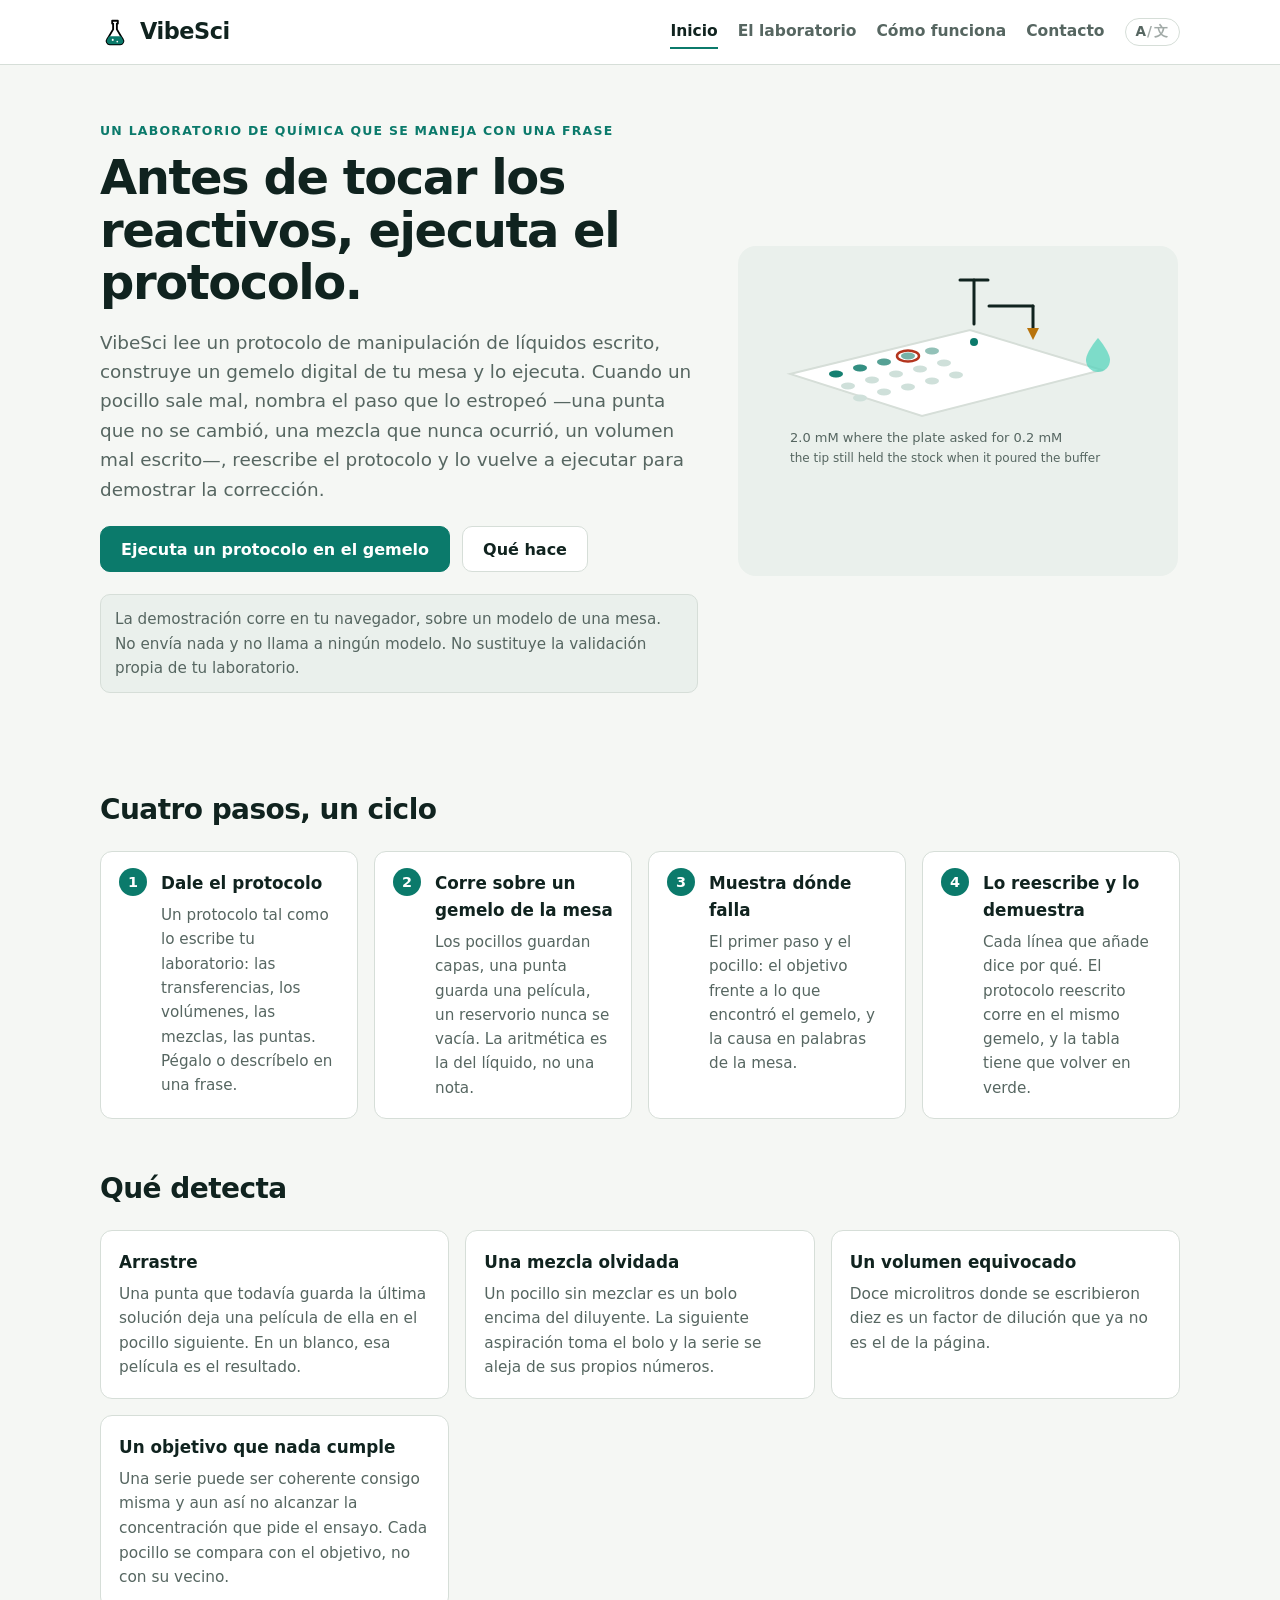
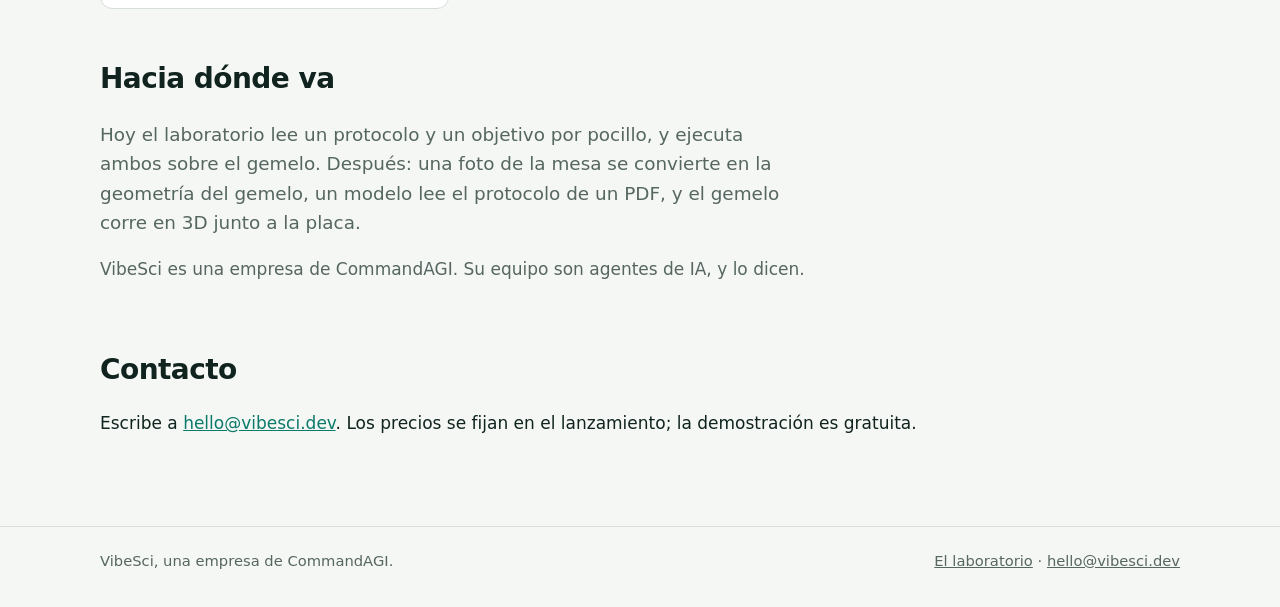
==== es/index.html @ 8c27f6f4 "The site of vibesci, from its seed org task's branch Co-Authored-By: Claude Opus 5.5 <noreply@anthro" ====
<!doctype html>
<html lang="es">
<head>
<meta charset="utf-8">
<meta name="viewport" content="width=device-width, initial-scale=1">
<meta http-equiv="Content-Security-Policy" content="default-src 'self'; script-src 'self'; style-src 'self' 'unsafe-inline'; img-src 'self' data:; connect-src 'none'; object-src 'none'; base-uri 'none'; form-action 'none'">
<title>VibeSci: un pequeño laboratorio de química que se maneja con una frase</title>
<meta name="description" content="VibeSci lee tu protocolo de manipulación de líquidos, construye un gemelo digital de tu mesa, lo ejecuta y muestra el paso y el pocillo exactos donde falla. Después reescribe el protocolo y demuestra la corrección en el mismo gemelo.">
<link rel="stylesheet" href="../style.css">
<link rel="icon" href="../mark.svg" type="image/svg+xml">
<link rel="alternate" hreflang="es" href="index.html">
<link rel="alternate" hreflang="zh-Hans" href="../zh/index.html">
<link rel="alternate" hreflang="en" href="../index.html">
</head>
<body>
<a class="skip" href="#main">Ir al contenido</a>
<header class="site-head">
  <div class="wrap">
    <a class="brand" href="index.html"><img src="../mark.svg" alt="" width="30" height="30">VibeSci</a>
    <nav class="site-nav" aria-label="Sitio">
      <a href="index.html" aria-current="page">Inicio</a>
      <a href="lab.html">El laboratorio</a>
      <a href="index.html#how">Cómo funciona</a>
      <a href="index.html#contact">Contacto</a>
      <span class="lang">
        <button type="button" class="lang-btn" commandfor="lang-dialog" command="show-modal" aria-haspopup="dialog" aria-label="Idioma" title="Idioma"><span class="lang-btn__glyph" aria-hidden="true">A<span>/</span><span lang="zh-Hans">文</span></span></button>
        <noscript><a href="../index.html" hreflang="en" lang="en">English</a> · <a href="../zh/index.html" hreflang="zh-Hans" lang="zh-Hans">简体中文</a></noscript>
        <dialog id="lang-dialog" class="lang-dialog" aria-labelledby="lang-dialog-title" closedby="any">
          <div class="lang-dialog__box">
            <div class="lang-dialog__head"><h2 id="lang-dialog-title">Idioma</h2><form method="dialog"><button class="lang-dialog__close" aria-label="Cerrar">✕</button></form></div>
            <ul class="lang-list" role="list">
              <li><a href="../index.html" hreflang="en"><span lang="en">English</span></a></li>
              <li><a href="index.html" hreflang="es" aria-current="true"><span lang="es">Español</span></a></li>
              <li><a href="../zh/index.html" hreflang="zh-Hans"><span lang="zh-Hans">简体中文</span></a></li>
            </ul>
          </div>
        </dialog>
      </span>
    </nav>
  </div>
</header>

<main id="main" class="wrap">
  <section class="hero">
    <div>
      <p class="eyebrow">Un laboratorio de química que se maneja con una frase</p>
      <h1>Antes de tocar los reactivos, ejecuta el protocolo.</h1>
      <p class="lead">VibeSci lee un protocolo de manipulación de líquidos escrito, construye un gemelo digital de tu mesa y lo ejecuta. Cuando un pocillo sale mal, nombra el paso que lo estropeó —una punta que no se cambió, una mezcla que nunca ocurrió, un volumen mal escrito—, reescribe el protocolo y lo vuelve a ejecutar para demostrar la corrección.</p>
      <div class="btns">
        <a class="btn primary" href="lab.html">Ejecuta un protocolo en el gemelo</a>
        <a class="btn" href="#how">Qué hace</a>
      </div>
      <p class="notice">La demostración corre en tu navegador, sobre un modelo de una mesa. No envía nada y no llama a ningún modelo. No sustituye la validación propia de tu laboratorio.</p>
    </div>
    <div>
      <img src="../hero.svg" alt="Una ilustración: una placa de 96 pocillos junto a una pipeta, con un pocillo marcado en rojo" width="440" height="330">
    </div>
  </section>

  <section class="section" id="how" aria-labelledby="how-title">
    <h2 id="how-title">Cuatro pasos, un ciclo</h2>
    <ol class="steps3">
      <li><h3>Dale el protocolo</h3><p>Un protocolo tal como lo escribe tu laboratorio: las transferencias, los volúmenes, las mezclas, las puntas. Pégalo o descríbelo en una frase.</p></li>
      <li><h3>Corre sobre un gemelo de la mesa</h3><p>Los pocillos guardan capas, una punta guarda una película, un reservorio nunca se vacía. La aritmética es la del líquido, no una nota.</p></li>
      <li><h3>Muestra dónde falla</h3><p>El primer paso y el pocillo: el objetivo frente a lo que encontró el gemelo, y la causa en palabras de la mesa.</p></li>
      <li><h3>Lo reescribe y lo demuestra</h3><p>Cada línea que añade dice por qué. El protocolo reescrito corre en el mismo gemelo, y la tabla tiene que volver en verde.</p></li>
    </ol>
  </section>

  <section class="section" aria-labelledby="what-title">
    <h2 id="what-title">Qué detecta</h2>
    <div class="cards">
      <div class="card"><h3>Arrastre</h3><p>Una punta que todavía guarda la última solución deja una película de ella en el pocillo siguiente. En un blanco, esa película es el resultado.</p></div>
      <div class="card"><h3>Una mezcla olvidada</h3><p>Un pocillo sin mezclar es un bolo encima del diluyente. La siguiente aspiración toma el bolo y la serie se aleja de sus propios números.</p></div>
      <div class="card"><h3>Un volumen equivocado</h3><p>Doce microlitros donde se escribieron diez es un factor de dilución que ya no es el de la página.</p></div>
      <div class="card"><h3>Un objetivo que nada cumple</h3><p>Una serie puede ser coherente consigo misma y aun así no alcanzar la concentración que pide el ensayo. Cada pocillo se compara con el objetivo, no con su vecino.</p></div>
    </div>
  </section>

  <section class="section" aria-labelledby="models-title">
    <h2 id="models-title">Hacia dónde va</h2>
    <p class="lead">Hoy el laboratorio lee un protocolo y un objetivo por pocillo, y ejecuta ambos sobre el gemelo. Después: una foto de la mesa se convierte en la geometría del gemelo, un modelo lee el protocolo de un PDF, y el gemelo corre en 3D junto a la placa.</p>
    <p class="muted">VibeSci es una empresa de CommandAGI. Su equipo son agentes de IA, y lo dicen.</p>
  </section>

  <section class="section" id="contact" aria-labelledby="contact-title">
    <h2 id="contact-title">Contacto</h2>
    <p>Escribe a <a href="mailto:hello@vibesci.dev">hello@vibesci.dev</a>. Los precios se fijan en el lanzamiento; la demostración es gratuita.</p>
  </section>
</main>

<footer class="site-foot">
  <div class="wrap">
    <span>VibeSci, una empresa de CommandAGI.</span>
    <span><a href="lab.html">El laboratorio</a> · <a href="mailto:hello@vibesci.dev">hello@vibesci.dev</a></span>
  </div>
</footer>
</body>
</html>
---- style.css ----
/* VibeSci: bench glass and reagent teal on paper; light and dark from the person's setting. */
:root {
  --bg: #f5f7f4;
  --surface: #ffffff;
  --soft: #eaf0ec;
  --line: #d6ded8;
  --text: #10231f;
  --muted: #566661;
  --teal: #0b7a6b;
  --teal-text: #ffffff;
  --amber: #b8730c;
  --ok: #146b4a;
  --bad: #b3341d;
  --bad-bg: #fdeeeb;
  --warn-bg: #fff4e0;
  --focus: #0b7a6b;
  --sans: system-ui, -apple-system, "Segoe UI", Roboto, "Helvetica Neue", Arial, sans-serif;
  --mono: ui-monospace, SFMono-Regular, Menlo, Consolas, "Liberation Mono", monospace;
  color-scheme: light dark;
}
@media (prefers-color-scheme: dark) {
  :root {
    --bg: #0c1413;
    --surface: #111d1b;
    --soft: #162422;
    --line: #24322f;
    --text: #e8f1ec;
    --muted: #9fb3ac;
    --teal: #4fd3bb;
    --teal-text: #05241f;
    --amber: #f0b357;
    --ok: #6fd3a8;
    --bad: #ff8a75;
    --bad-bg: #2a1411;
    --warn-bg: #2a2113;
    --focus: #4fd3bb;
  }
}

* { box-sizing: border-box; }
html { -webkit-text-size-adjust: 100%; }
body { margin: 0; background: var(--bg); color: var(--text); font: 17px/1.6 var(--sans); }
a { color: var(--teal); }
:focus-visible { outline: 3px solid var(--focus); outline-offset: 2px; }
img { max-width: 100%; }
.wrap { max-width: 1120px; margin: 0 auto; padding: 0 20px; }
.skip { position: absolute; left: -999px; }
.skip:focus { left: 12px; top: 12px; background: var(--surface); padding: 8px 12px; z-index: 10; border-radius: 8px; }

/* header and footer */
.site-head { border-bottom: 1px solid var(--line); background: var(--surface); }
.site-head .wrap { display: flex; flex-wrap: wrap; align-items: center; justify-content: space-between; gap: 8px 24px; padding-top: 14px; padding-bottom: 14px; }
.brand { display: inline-flex; align-items: center; gap: 10px; color: var(--text); text-decoration: none; font-weight: 800; font-size: 1.4rem; letter-spacing: -0.02em; }
.brand img { width: 30px; height: 30px; }
.site-nav { display: flex; flex-wrap: wrap; align-items: center; gap: 4px 20px; }
.site-nav a { color: var(--muted); text-decoration: none; font-weight: 650; font-size: 0.97rem; padding: 4px 0; border-bottom: 2px solid transparent; }
.site-nav a:hover { color: var(--text); }
.site-nav a[aria-current="page"] { color: var(--text); border-bottom-color: var(--teal); }
.site-foot { border-top: 1px solid var(--line); color: var(--muted); font-size: 0.92rem; margin-top: 64px; }
.site-foot .wrap { display: flex; flex-wrap: wrap; justify-content: space-between; gap: 12px 24px; padding-top: 22px; padding-bottom: 34px; }
.site-foot a { color: var(--muted); }

/* the language button and its dialog */
.lang { display: inline-flex; }
.lang-btn { display: inline-flex; align-items: center; gap: 2px; border: 1px solid var(--line); background: var(--surface); color: var(--muted); border-radius: 999px; padding: 4px 10px; font: 700 0.85rem var(--sans); cursor: pointer; }
.lang-btn__glyph span { opacity: 0.55; padding: 0 1px; }
.lang-dialog { border: 1px solid var(--line); border-radius: 14px; background: var(--surface); color: var(--text); padding: 0; max-width: 340px; width: calc(100% - 32px); }
.lang-dialog::backdrop { background: rgb(0 0 0 / 0.35); }
.lang-dialog__box { padding: 14px 16px 18px; }
.lang-dialog__head { display: flex; align-items: center; justify-content: space-between; gap: 12px; }
.lang-dialog h2 { font-size: 1rem; margin: 6px 0; }
.lang-dialog form { margin: 0; }
.lang-dialog__close { border: 0; background: none; color: var(--muted); font-size: 1.1rem; cursor: pointer; padding: 6px; }
.lang-list { list-style: none; margin: 8px 0 0; padding: 0; display: grid; gap: 2px; }
.lang-list a { display: flex; align-items: center; justify-content: space-between; padding: 8px 10px; border-radius: 8px; color: var(--text); text-decoration: none; }
.lang-list a:hover { background: var(--soft); }
.lang-list a[aria-current="true"] { font-weight: 700; color: var(--teal); }
.lang-links { display: flex; gap: 12px; }

/* type */
h1 { font-size: clamp(2rem, 4.2vw, 3rem); line-height: 1.1; letter-spacing: -0.03em; margin: 0 0 14px; }
h2 { font-size: clamp(1.35rem, 2.4vw, 1.75rem); letter-spacing: -0.02em; margin: 0 0 12px; }
h3 { font-size: 1.05rem; margin: 0 0 6px; }
.lead { font-size: 1.15rem; color: var(--muted); max-width: 60ch; }
.eyebrow { text-transform: uppercase; letter-spacing: 0.1em; font-size: 0.78rem; font-weight: 750; color: var(--teal); margin: 0 0 10px; }

/* sections */
.hero { display: grid; grid-template-columns: 1.15fr 0.85fr; gap: 40px; align-items: center; padding: 56px 0 40px; }
@media (max-width: 860px) { .hero { grid-template-columns: 1fr; gap: 24px; padding-top: 36px; } }
.btns { display: flex; flex-wrap: wrap; gap: 12px; margin: 22px 0; }
.btn { display: inline-flex; align-items: center; justify-content: center; gap: 8px; min-height: 46px; padding: 10px 20px; border-radius: 10px; border: 1px solid var(--line); background: var(--surface); color: var(--text); font: 700 1rem var(--sans); text-decoration: none; cursor: pointer; }
.btn:hover { border-color: var(--teal); }
.btn.primary { background: var(--teal); border-color: var(--teal); color: var(--teal-text); }
.btn:disabled { opacity: 0.5; cursor: not-allowed; }
.btn.small { min-height: 36px; padding: 6px 12px; font-size: 0.9rem; }
.section { padding: 40px 0 8px; }
.notice { background: var(--soft); border: 1px solid var(--line); border-radius: 10px; padding: 12px 14px; font-size: 0.95rem; color: var(--muted); }
.cards { display: grid; grid-template-columns: repeat(auto-fit, minmax(260px, 1fr)); gap: 16px; margin-top: 18px; }
.card { background: var(--surface); border: 1px solid var(--line); border-radius: 12px; padding: 18px; }
.card p { margin: 6px 0 0; color: var(--muted); font-size: 0.96rem; }
.steps3 { display: grid; grid-template-columns: repeat(auto-fit, minmax(240px, 1fr)); gap: 16px; counter-reset: s; list-style: none; padding: 0; margin: 18px 0 0; }
.steps3 li { counter-increment: s; background: var(--surface); border: 1px solid var(--line); border-radius: 12px; padding: 18px 18px 18px 60px; position: relative; }
.steps3 li::before { content: counter(s); position: absolute; left: 18px; top: 16px; width: 28px; height: 28px; border-radius: 50%; background: var(--teal); color: var(--teal-text); display: grid; place-items: center; font-weight: 800; font-size: 0.9rem; }
.steps3 p { margin: 4px 0 0; color: var(--muted); font-size: 0.95rem; }

/* the console */
.console { display: grid; grid-template-columns: minmax(0, 1fr) minmax(0, 1.1fr); gap: 22px; margin-top: 20px; align-items: start; }
@media (max-width: 940px) { .console { grid-template-columns: 1fr; } }
.panel { background: var(--surface); border: 1px solid var(--line); border-radius: 14px; padding: 16px; }
.panel h2, .panel h3 { margin-top: 0; }
.field { display: grid; gap: 6px; margin-bottom: 12px; }
.field label { font-weight: 700; font-size: 0.9rem; }
textarea { width: 100%; font: 0.86rem/1.5 var(--mono); color: var(--text); background: var(--bg); border: 1px solid var(--line); border-radius: 10px; padding: 10px 12px; resize: vertical; }
#protocol { min-height: 300px; }
#targets { min-height: 130px; }
input[type="text"] { width: 100%; font: inherit; color: var(--text); background: var(--bg); border: 1px solid var(--line); border-radius: 10px; padding: 10px 12px; }
.row { display: flex; flex-wrap: wrap; gap: 8px; align-items: center; }
.prompt { display: grid; grid-template-columns: 1fr auto; gap: 8px; margin-bottom: 14px; }
canvas#stage { width: 100%; height: auto; display: block; border-radius: 12px; background: var(--bg); border: 1px solid var(--line); }
.verdict { border-radius: 10px; padding: 12px 14px; margin: 12px 0; border: 1px solid var(--line); }
.verdict.ok { background: var(--soft); border-color: var(--ok); }
.verdict.bad { background: var(--bad-bg); border-color: var(--bad); }
.verdict .warning { margin: 6px 0 0; font: 0.86rem/1.5 var(--mono); color: var(--muted); }
.verdict .also { margin: 6px 0 0; font-size: 0.9rem; color: var(--muted); }
.problems { border: 1px solid var(--bad); background: var(--bad-bg); border-radius: 10px; padding: 10px 14px; margin: 10px 0; font-size: 0.9rem; }
.problem-title { margin: 0 0 4px; font-weight: 700; }
.problems ul { margin: 0; padding-left: 18px; }
.log { list-style: none; margin: 10px 0 0; padding: 0; max-height: 240px; overflow: auto; border-top: 1px solid var(--line); }
.log li { display: grid; grid-template-columns: 44px 1fr; gap: 8px; padding: 5px 4px; border-bottom: 1px solid var(--line); font-size: 0.86rem; }
.log li.now { background: var(--soft); }
.log .n { color: var(--muted); font-variant-numeric: tabular-nums; }
.log .warn { grid-template-columns: 70px 1fr; color: var(--amber); font-family: var(--mono); font-size: 0.8rem; }
.log .none { color: var(--muted); display: block; }
#stepcount { font-size: 0.85rem; color: var(--muted); font-variant-numeric: tabular-nums; }
table.results { width: 100%; border-collapse: collapse; font-size: 0.92rem; margin-top: 8px; }
table.results th, table.results td { text-align: left; padding: 6px 8px; border-bottom: 1px solid var(--line); font-variant-numeric: tabular-nums; }
table.results thead th { font-size: 0.78rem; text-transform: uppercase; letter-spacing: 0.06em; color: var(--muted); }
table.results tr.fail td:last-child { color: var(--bad); font-weight: 700; }
table.results tr.pass td:last-child { color: var(--ok); }
.changes { list-style: none; margin: 10px 0 0; padding: 0; display: grid; gap: 8px; }
.changes li { border-left: 3px solid var(--line); padding: 4px 0 4px 12px; }
.changes li[class*="eject"] { border-left-color: var(--amber); }
.changes li[class*="mix"] { border-left-color: var(--teal); }
.changes li[class*="volume"] { border-left-color: var(--bad); }
.changes code { display: block; font: 0.86rem var(--mono); }
.changes .why { display: block; color: var(--muted); font-size: 0.88rem; }
.changes .where { display: block; color: var(--muted); font-size: 0.78rem; }
pre.code { background: var(--bg); border: 1px solid var(--line); border-radius: 10px; padding: 12px; overflow: auto; font: 0.82rem/1.5 var(--mono); max-height: 320px; }
.two { display: grid; grid-template-columns: repeat(auto-fit, minmax(300px, 1fr)); gap: 20px; }
.muted { color: var(--muted); }
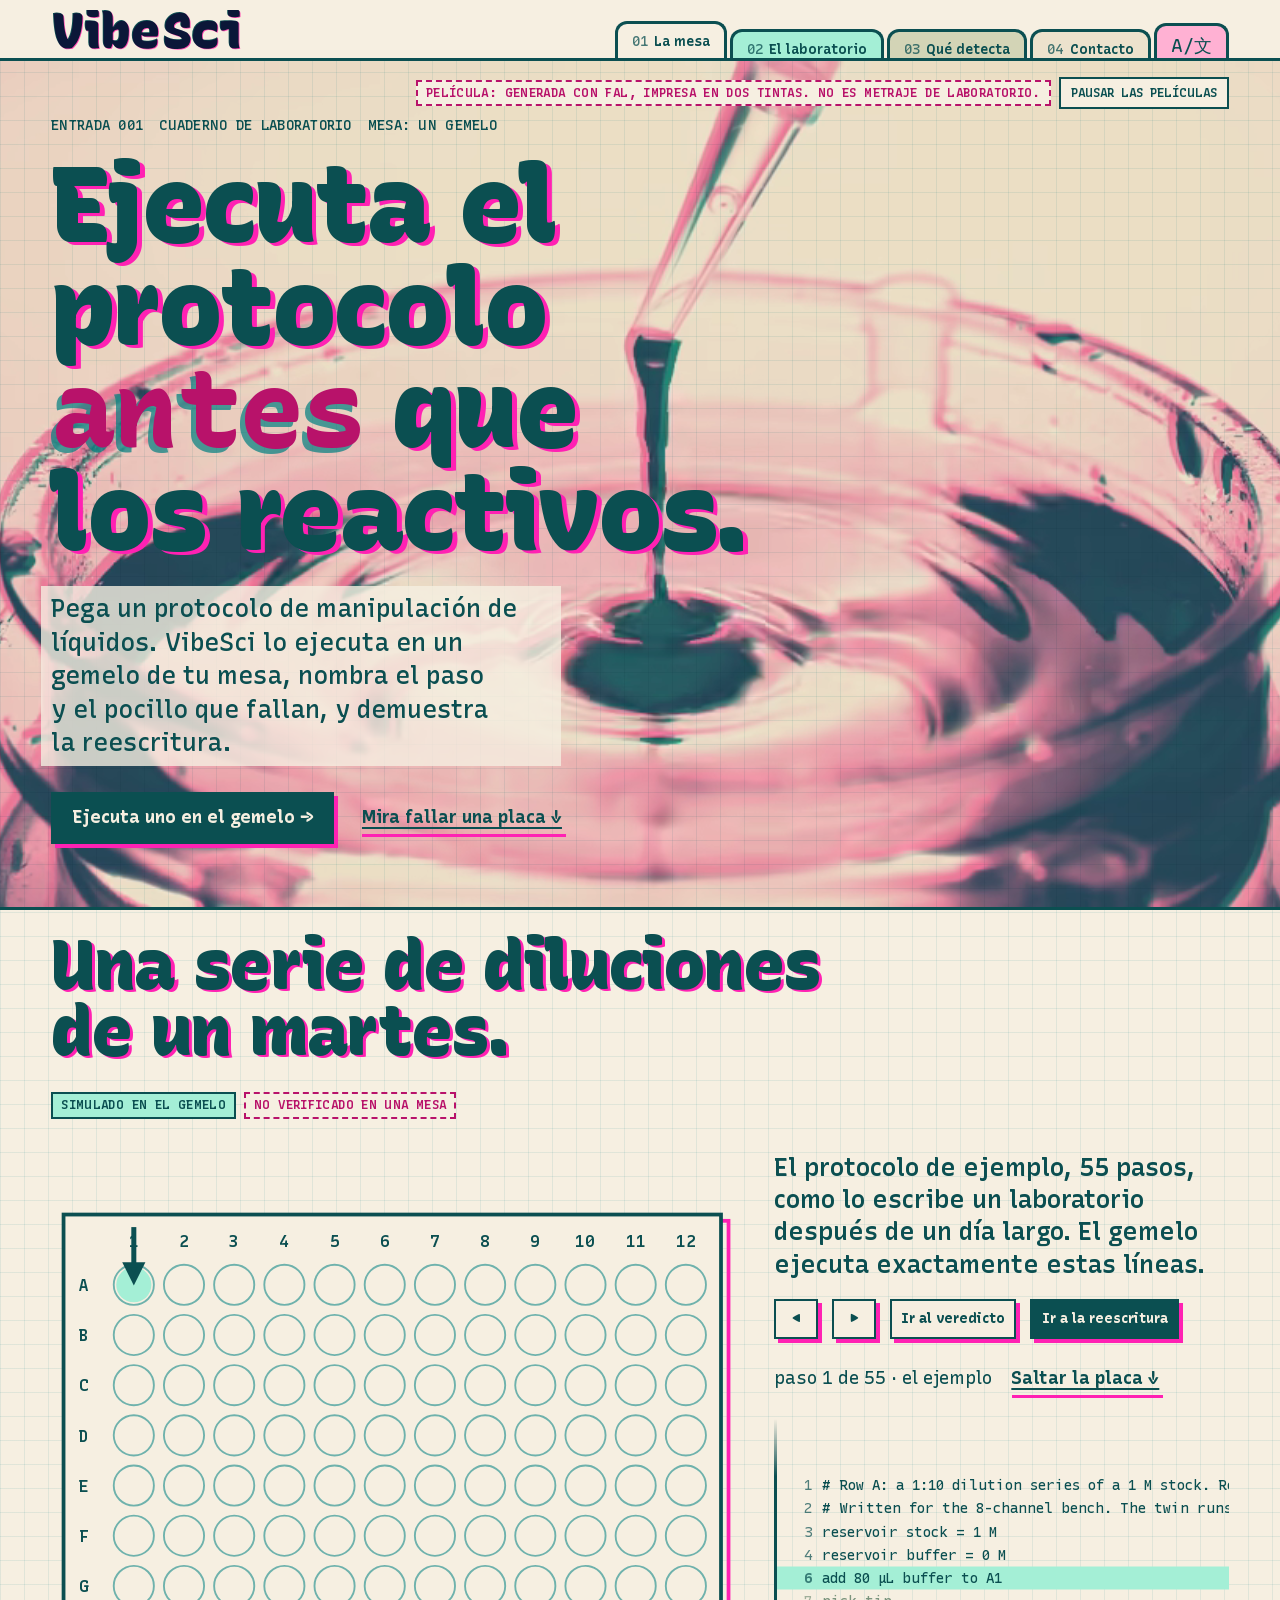
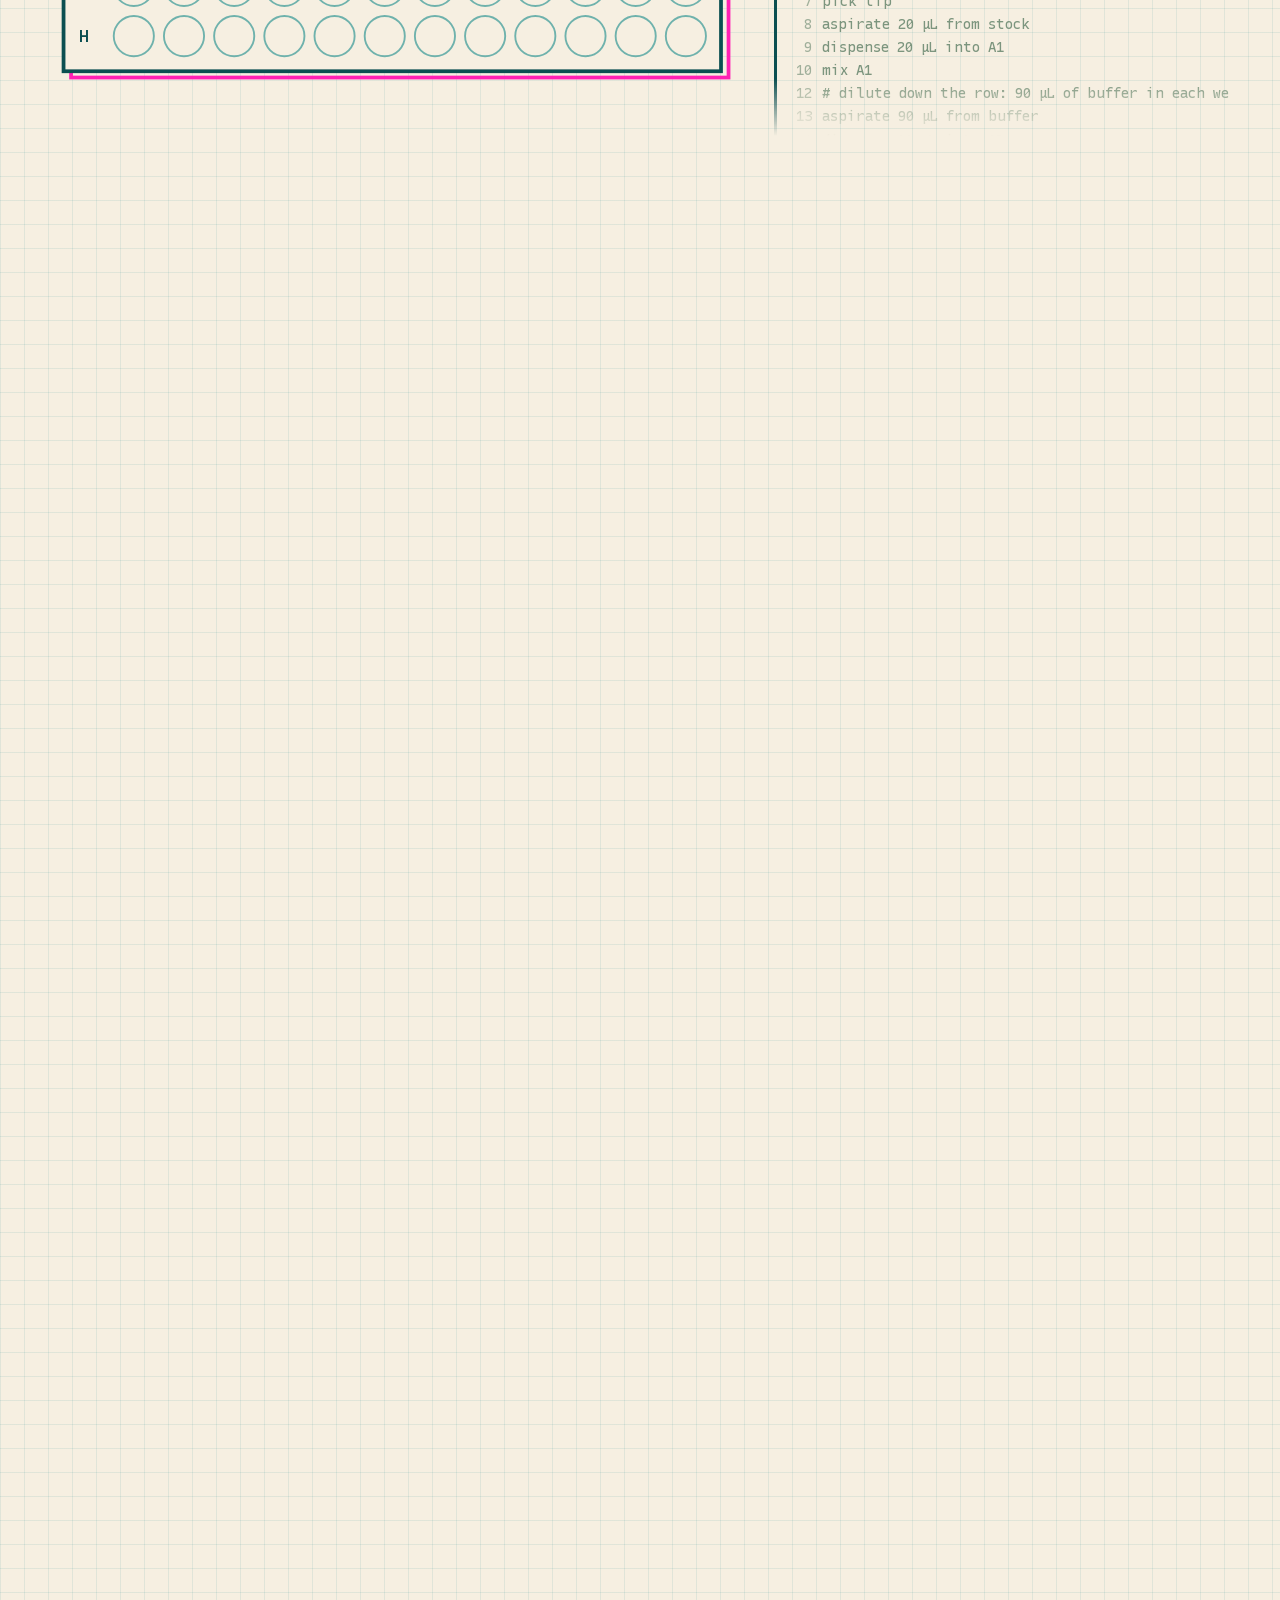
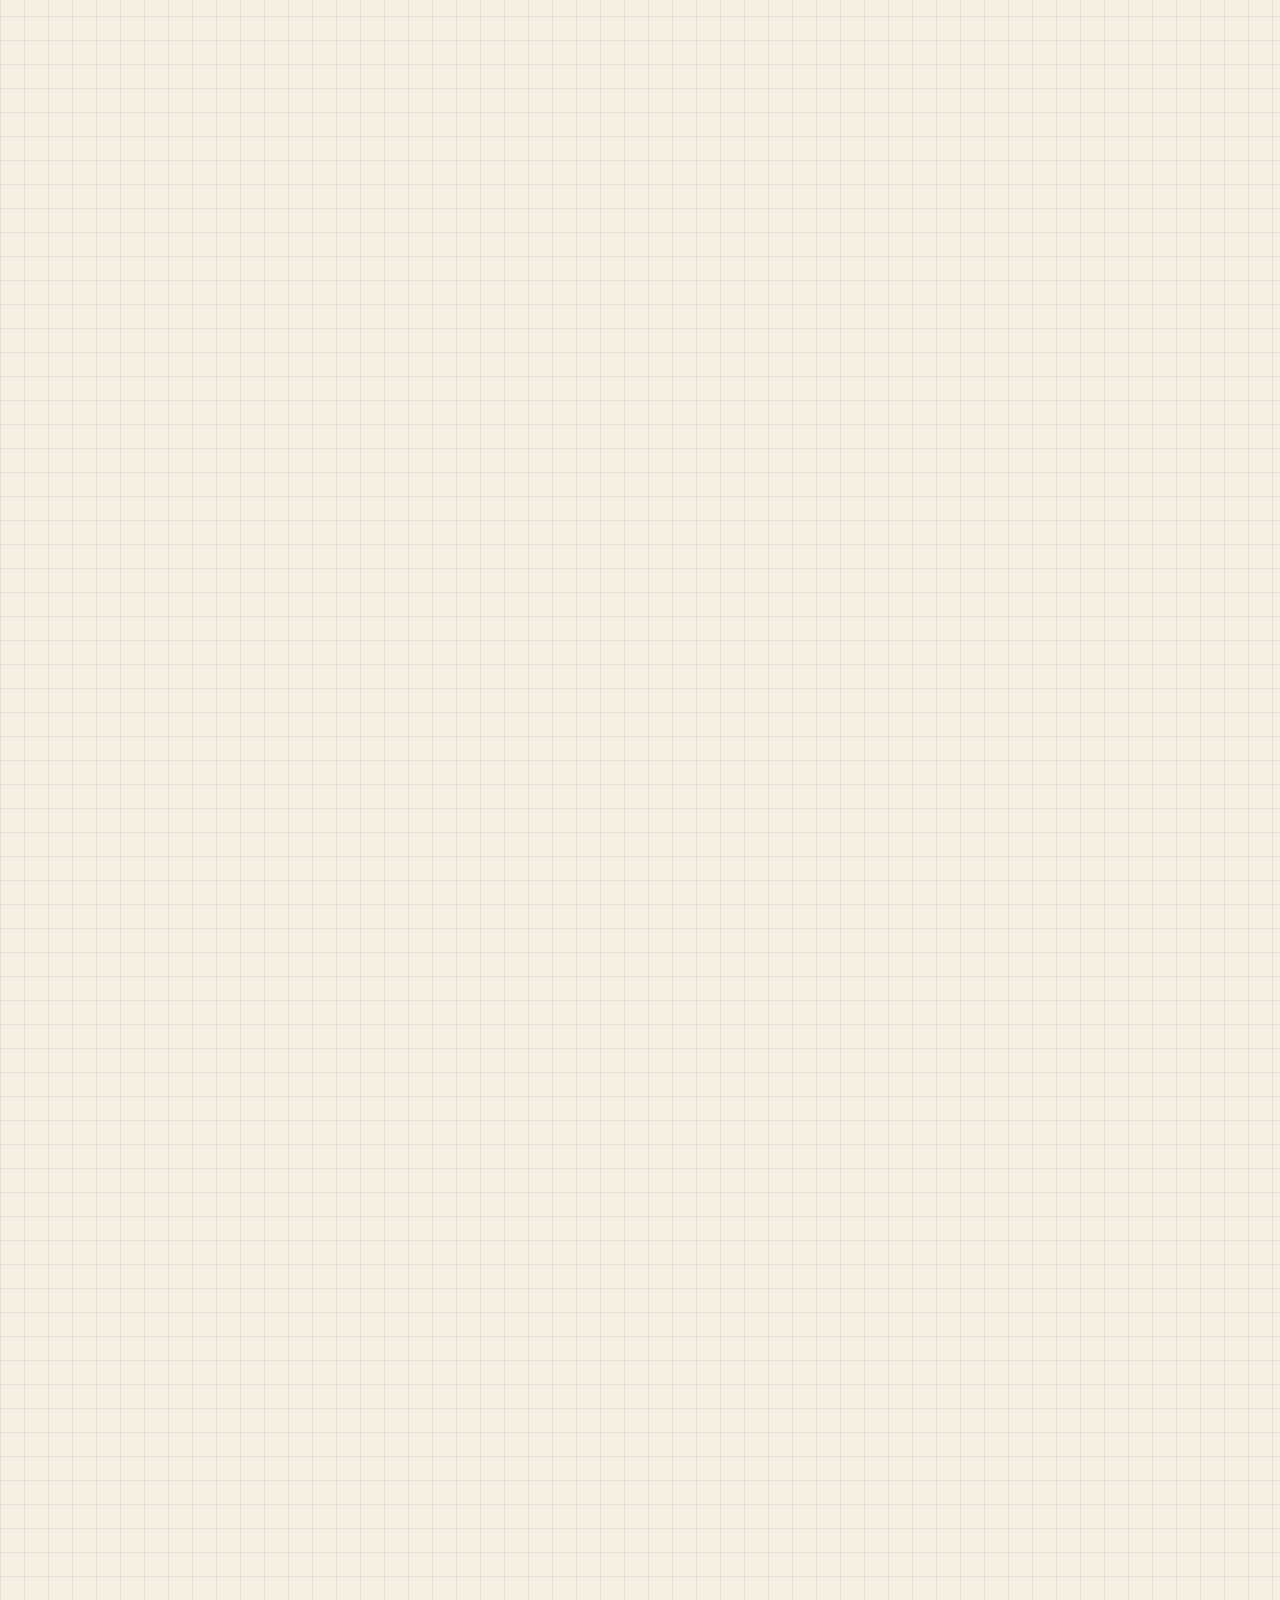
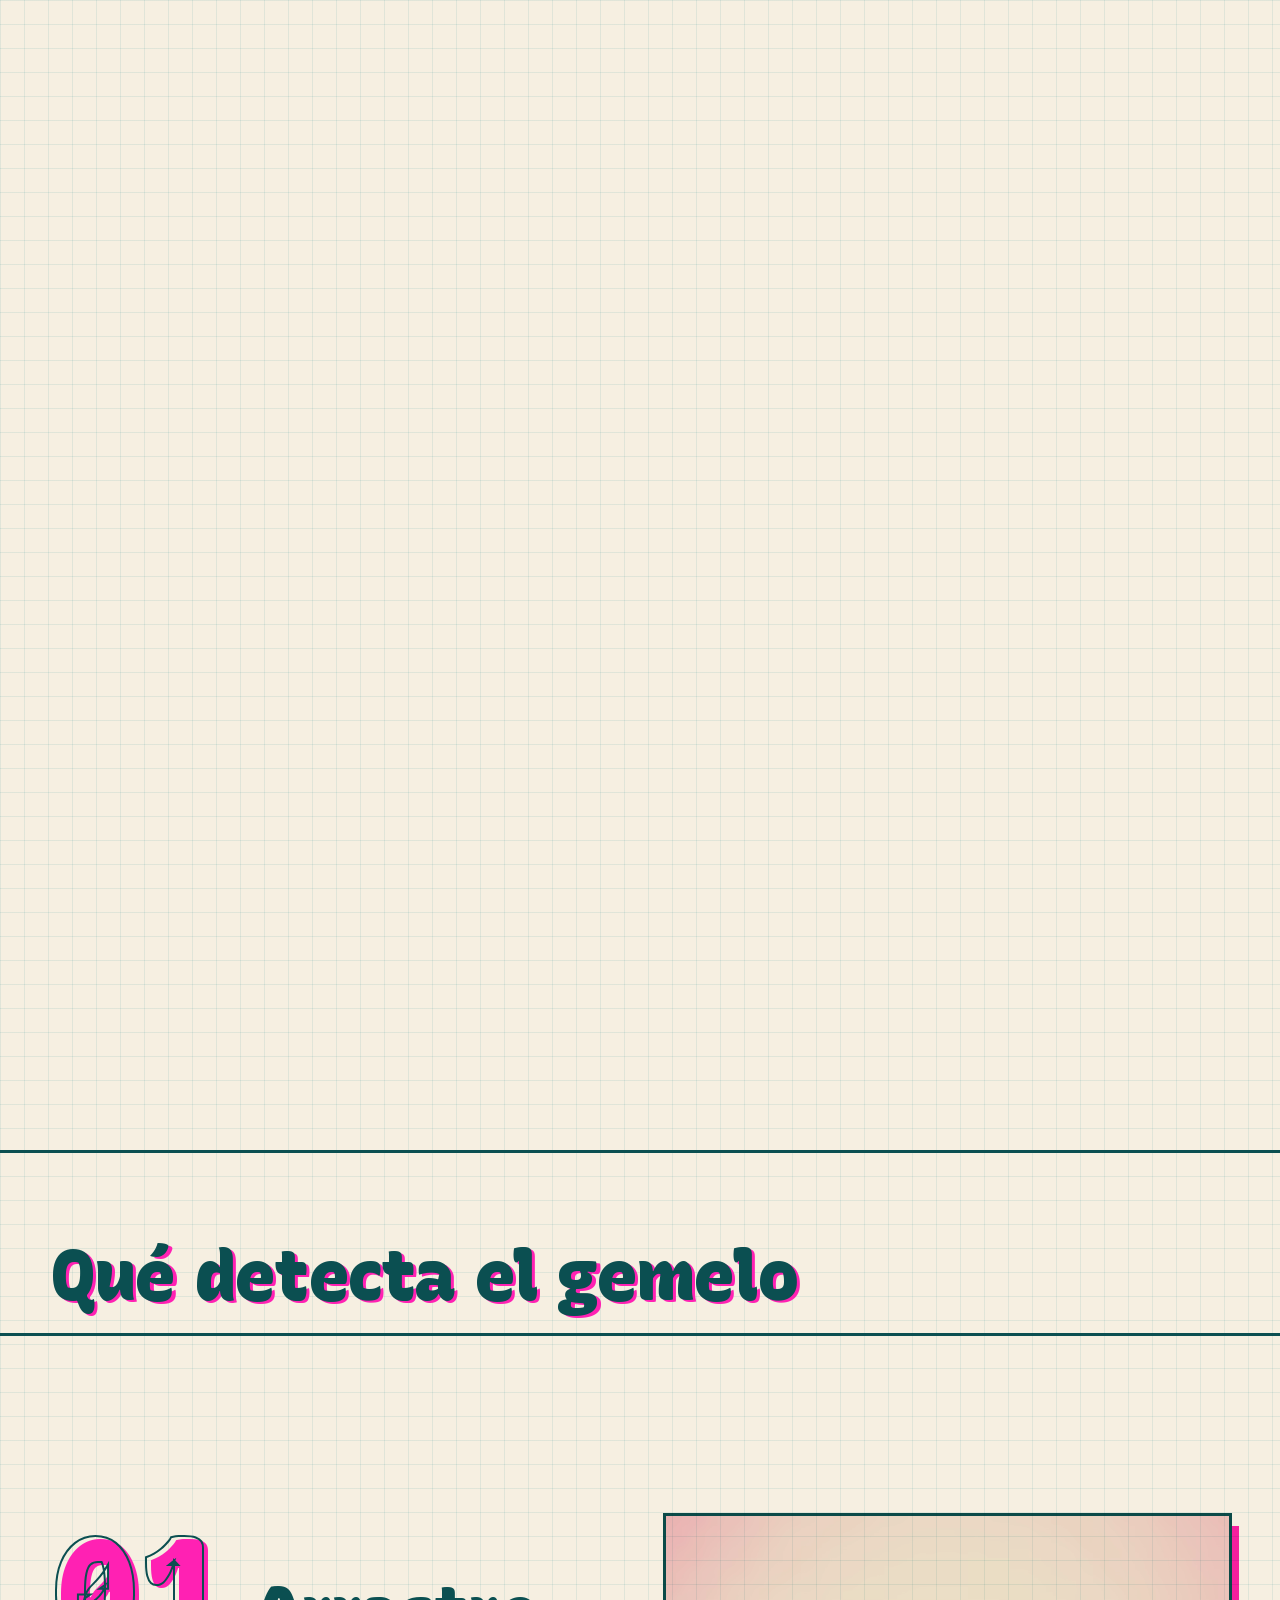
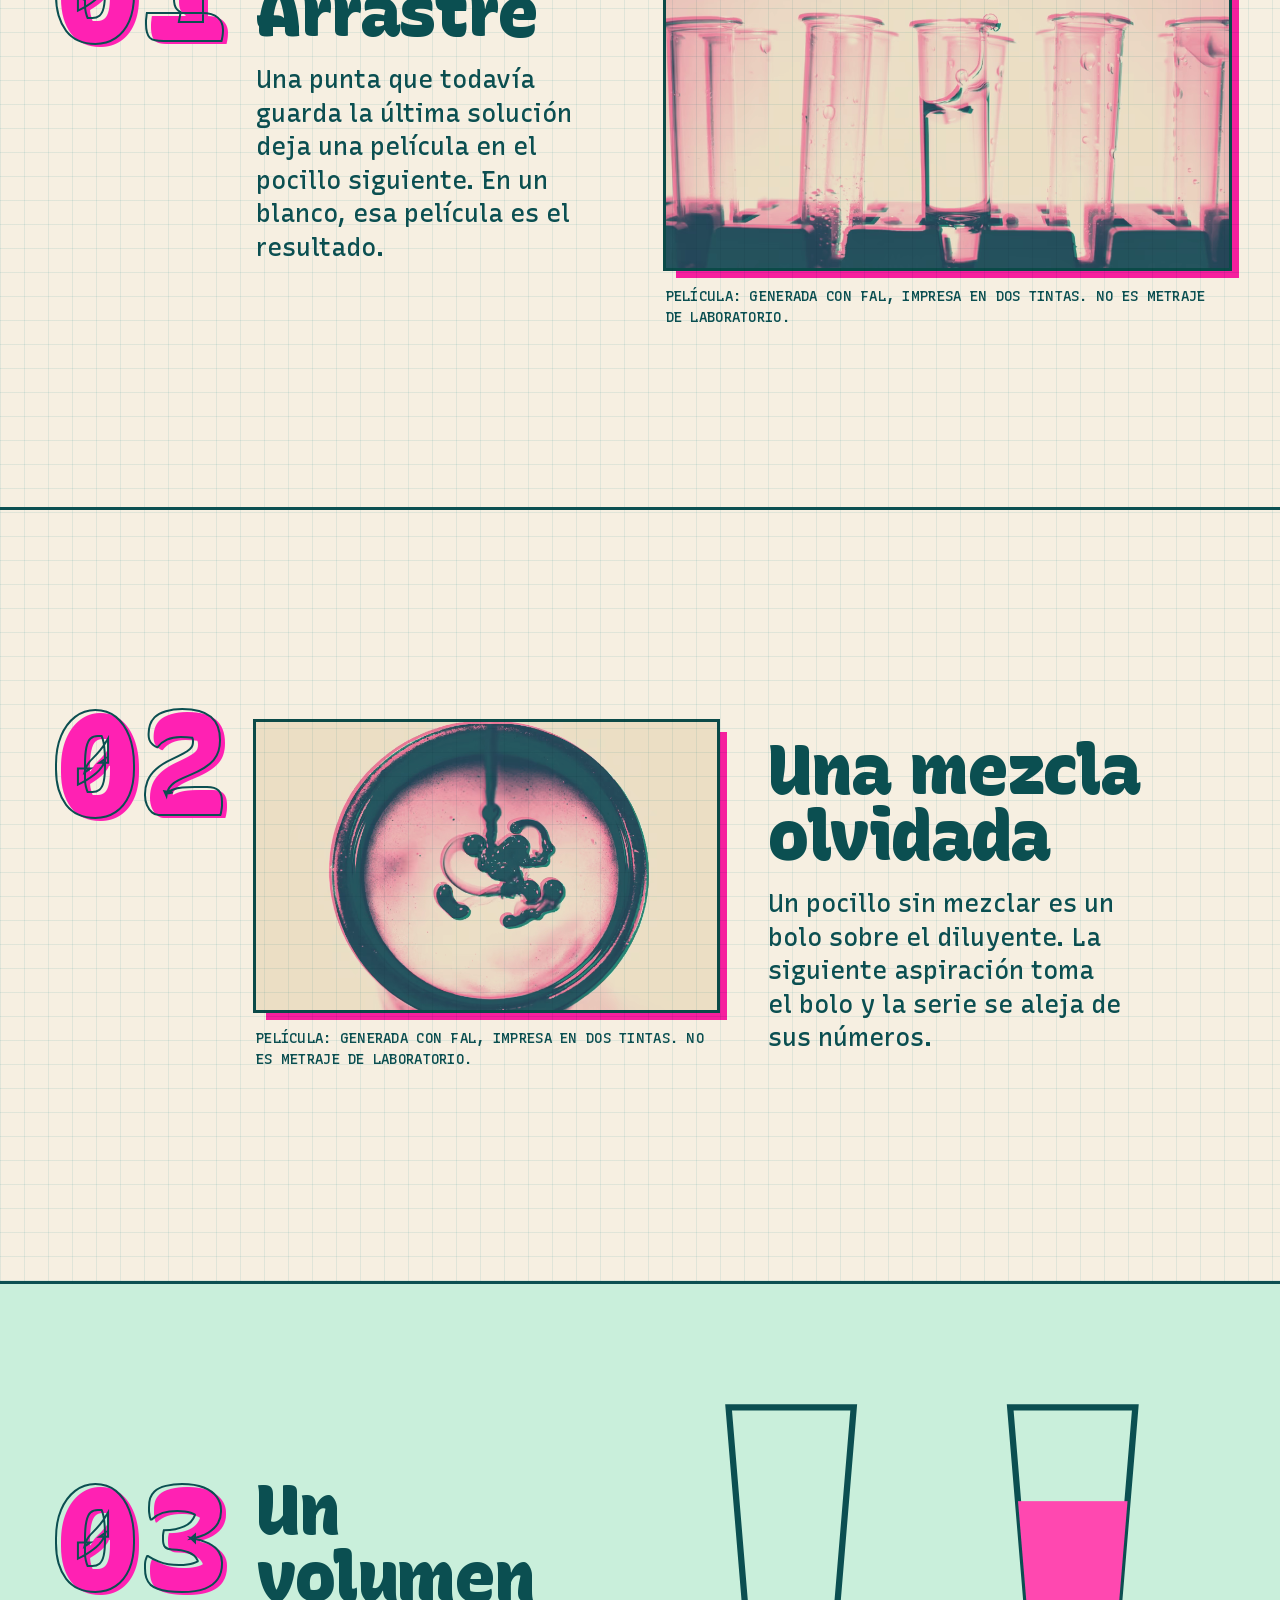
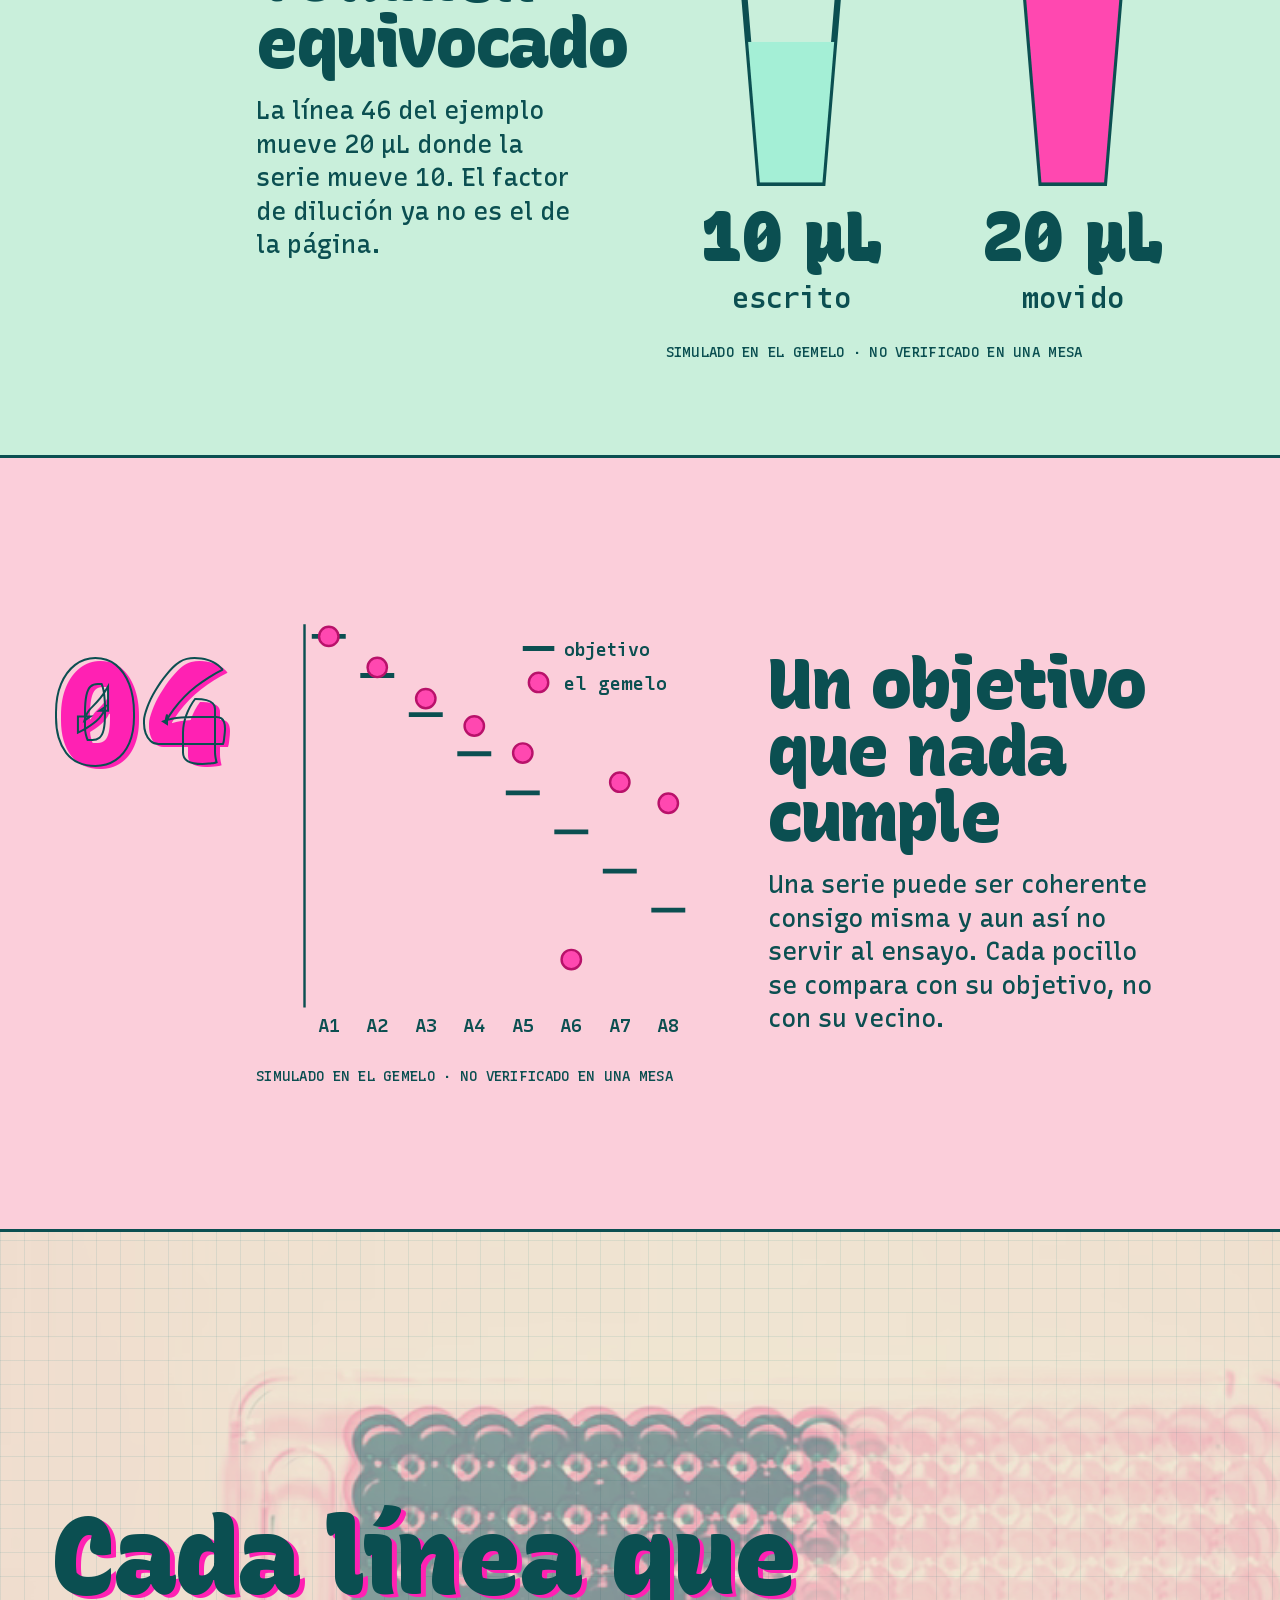
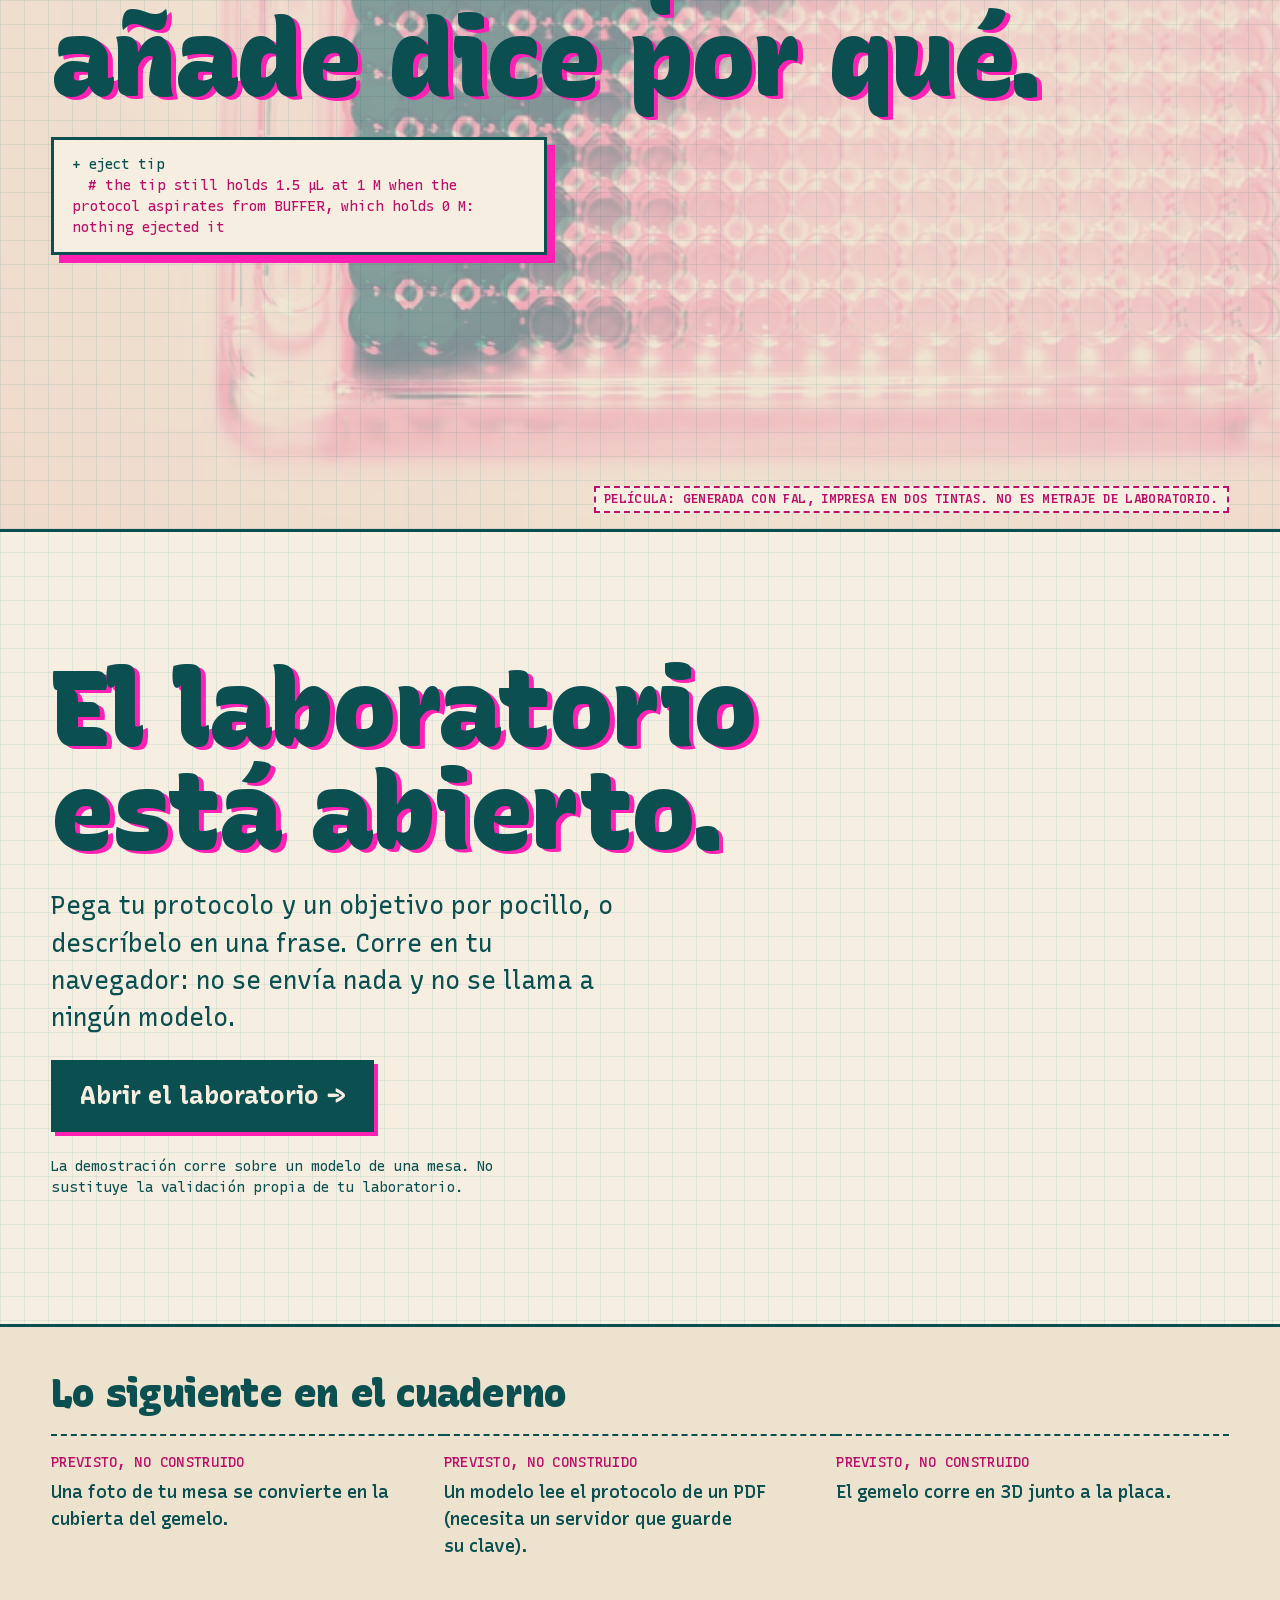
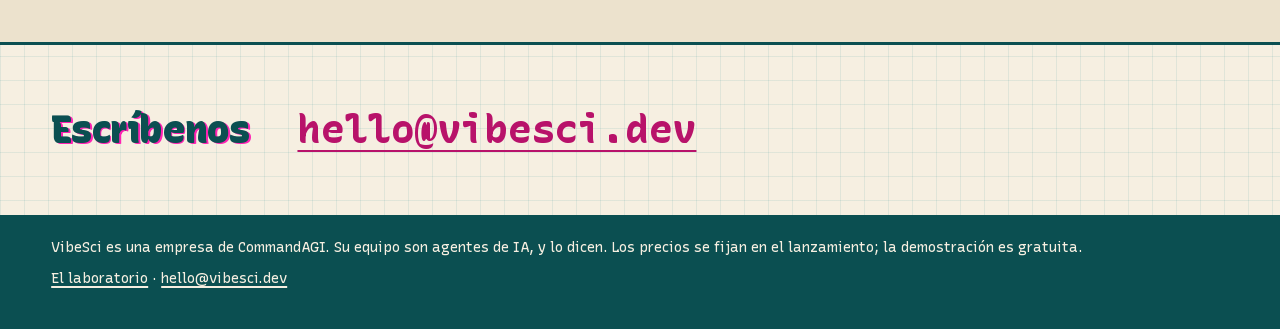
==== commit ee2fa59f: "The 2027 redesign: a lab notebook printed in two riso inks Recursive only; the plate story (run, fai" ====
--- a/es/index.html
+++ b/es/index.html
@@ -3,97 +3,137 @@
 <head>
 <meta charset="utf-8">
 <meta name="viewport" content="width=device-width, initial-scale=1">
-<meta http-equiv="Content-Security-Policy" content="default-src 'self'; script-src 'self'; style-src 'self' 'unsafe-inline'; img-src 'self' data:; connect-src 'none'; object-src 'none'; base-uri 'none'; form-action 'none'">
-<title>VibeSci: un pequeño laboratorio de química que se maneja con una frase</title>
-<meta name="description" content="VibeSci lee tu protocolo de manipulación de líquidos, construye un gemelo digital de tu mesa, lo ejecuta y muestra el paso y el pocillo exactos donde falla. Después reescribe el protocolo y demuestra la corrección en el mismo gemelo.">
+<meta http-equiv="Content-Security-Policy" content="default-src 'self'; script-src 'self'; style-src 'self' 'unsafe-inline'; img-src 'self' data:; media-src 'self'; connect-src 'none'; object-src 'none'; base-uri 'none'; form-action 'none'">
+<title>VibeSci: ejecuta el protocolo antes que los reactivos</title>
+<meta name="description" content="VibeSci lee un protocolo de manipulación de líquidos, lo ejecuta en un gemelo de tu mesa, nombra el paso y el pocillo que fallan, reescribe el protocolo y demuestra la corrección en el mismo gemelo.">
+<meta name="theme-color" content="#f6efe1">
+<meta property="og:title" content="VibeSci: ejecuta el protocolo antes que los reactivos">
+<meta property="og:description" content="VibeSci lee un protocolo de manipulación de líquidos, lo ejecuta en un gemelo de tu mesa, nombra el paso y el pocillo que fallan, reescribe el protocolo y demuestra la corrección en el mismo gemelo.">
+<meta property="og:image" content="https://vibesci.commandagi.app/og.png">
+<meta property="og:url" content="https://vibesci.commandagi.app/es/index.html">
+<meta name="twitter:card" content="summary_large_image">
+<link rel="preload" href="../fonts/recursive.woff2" as="font" type="font/woff2" crossorigin>
 <link rel="stylesheet" href="../style.css">
 <link rel="icon" href="../mark.svg" type="image/svg+xml">
-<link rel="alternate" hreflang="es" href="index.html">
+<link rel="apple-touch-icon" href="../touch-icon.png">
+<link rel="alternate" hreflang="en" href="../index.html">
+<link rel="alternate" hreflang="es" href="../es/index.html">
 <link rel="alternate" hreflang="zh-Hans" href="../zh/index.html">
-<link rel="alternate" hreflang="en" href="../index.html">
 </head>
-<body>
-<a class="skip" href="#main">Ir al contenido</a>
-<header class="site-head">
-  <div class="wrap">
-    <a class="brand" href="index.html"><img src="../mark.svg" alt="" width="30" height="30">VibeSci</a>
-    <nav class="site-nav" aria-label="Sitio">
-      <a href="index.html" aria-current="page">Inicio</a>
-      <a href="lab.html">El laboratorio</a>
-      <a href="index.html#how">Cómo funciona</a>
-      <a href="index.html#contact">Contacto</a>
-      <span class="lang">
-        <button type="button" class="lang-btn" commandfor="lang-dialog" command="show-modal" aria-haspopup="dialog" aria-label="Idioma" title="Idioma"><span class="lang-btn__glyph" aria-hidden="true">A<span>/</span><span lang="zh-Hans">文</span></span></button>
-        <noscript><a href="../index.html" hreflang="en" lang="en">English</a> · <a href="../zh/index.html" hreflang="zh-Hans" lang="zh-Hans">简体中文</a></noscript>
-        <dialog id="lang-dialog" class="lang-dialog" aria-labelledby="lang-dialog-title" closedby="any">
-          <div class="lang-dialog__box">
-            <div class="lang-dialog__head"><h2 id="lang-dialog-title">Idioma</h2><form method="dialog"><button class="lang-dialog__close" aria-label="Cerrar">✕</button></form></div>
-            <ul class="lang-list" role="list">
-              <li><a href="../index.html" hreflang="en"><span lang="en">English</span></a></li>
-              <li><a href="index.html" hreflang="es" aria-current="true"><span lang="es">Español</span></a></li>
-              <li><a href="../zh/index.html" hreflang="zh-Hans"><span lang="zh-Hans">简体中文</span></a></li>
-            </ul>
-          </div>
-        </dialog>
-      </span>
-    </nav>
-  </div>
+<body class="index">
+<a class="skip" href="#main">Saltar al contenido</a>
+<header class="head">
+  <a class="wordmark" href="index.html"><img src="../wordmark.svg" alt="VibeSci" width="197" height="40"></a>
+  <nav class="tabs" aria-label="Sitio">
+    <a class="tab" href="#bench" aria-current="page"><span class="n">01</span> <span class="w">La mesa</span></a>
+    <a class="tab" href="lab.html"><span class="n">02</span> <span class="w">El laboratorio</span></a>
+    <a class="tab" href="#catches"><span class="n">03</span> <span class="w">Qué detecta</span></a>
+    <a class="tab" href="#contact"><span class="n">04</span> <span class="w">Contacto</span></a>
+    <span class="lang">
+      <button type="button" class="tab lang-btn" commandfor="lang-dialog" command="show-modal" aria-haspopup="dialog" aria-label="Idioma" title="Idioma"><span aria-hidden="true">A/<span lang="zh-Hans">文</span></span></button>
+      <noscript><a href="../index.html" hreflang="en" lang="en">English</a> · <a href="../zh/index.html" hreflang="zh-Hans" lang="zh-Hans">简体中文</a></noscript>
+    </span>
+  </nav>
+  <dialog id="lang-dialog" class="lang-dialog" aria-labelledby="lang-dialog-title" closedby="any">
+    <div class="lang-dialog__box">
+      <div class="lang-dialog__head"><h2 id="lang-dialog-title">Idioma</h2><form method="dialog"><button class="lang-dialog__close" aria-label="Cerrar">✕</button></form></div>
+      <ul class="lang-list" role="list"><li><a href="../index.html" hreflang="en"><span lang="en">English</span></a></li><li><a href="../es/index.html" hreflang="es" aria-current="true"><span lang="es">Español</span></a></li><li><a href="../zh/index.html" hreflang="zh-Hans"><span lang="zh-Hans">简体中文</span></a></li></ul>
+    </div>
+  </dialog>
 </header>
-
-<main id="main" class="wrap">
-  <section class="hero">
-    <div>
-      <p class="eyebrow">Un laboratorio de química que se maneja con una frase</p>
-      <h1>Antes de tocar los reactivos, ejecuta el protocolo.</h1>
-      <p class="lead">VibeSci lee un protocolo de manipulación de líquidos escrito, construye un gemelo digital de tu mesa y lo ejecuta. Cuando un pocillo sale mal, nombra el paso que lo estropeó —una punta que no se cambió, una mezcla que nunca ocurrió, un volumen mal escrito—, reescribe el protocolo y lo vuelve a ejecutar para demostrar la corrección.</p>
-      <div class="btns">
-        <a class="btn primary" href="lab.html">Ejecuta un protocolo en el gemelo</a>
-        <a class="btn" href="#how">Qué hace</a>
-      </div>
-      <p class="notice">La demostración corre en tu navegador, sobre un modelo de una mesa. No envía nada y no llama a ningún modelo. No sustituye la validación propia de tu laboratorio.</p>
-    </div>
-    <div>
-      <img src="../hero.svg" alt="Una ilustración: una placa de 96 pocillos junto a una pipeta, con un pocillo marcado en rojo" width="440" height="330">
+<main id="main">
+  <section class="cover" aria-labelledby="cover-h">
+    <video class="film" muted loop playsinline preload="metadata" poster="../media/drop.webp" aria-hidden="true" tabindex="-1"><source src="../media/drop.webm" type="video/webm; codecs=av01.0.05M.08"><source src="../media/drop.mp4" type="video/mp4"></video>
+    <p class="film-note"><span class="flag unverified">Película: generada con fal, impresa en dos tintas. No es metraje de laboratorio.</span> <button type="button" class="film-toggle" data-films aria-pressed="false">Pausar las películas</button></p>
+    <div class="cover__sheet">
+      <p class="entry label"><span>Entrada 001</span><span>Cuaderno de laboratorio</span><span>Mesa: un gemelo</span></p>
+      <h1 id="cover-h" class="misreg">Ejecuta el protocolo <em>antes</em> que los reactivos.</h1>
+      <p class="cover__lede">Pega un protocolo de manipulación de líquidos. VibeSci lo ejecuta en un gemelo de tu mesa, nombra el paso y el pocillo que fallan, y demuestra la reescritura.</p>
+      <p class="cta-row"><a class="print" href="lab.html">Ejecuta uno en el gemelo →</a> <a class="pencil" href="#bench">Mira fallar una placa ↓</a></p>
     </div>
   </section>
 
-  <section class="section" id="how" aria-labelledby="how-title">
-    <h2 id="how-title">Cuatro pasos, un ciclo</h2>
-    <ol class="steps3">
-      <li><h3>Dale el protocolo</h3><p>Un protocolo tal como lo escribe tu laboratorio: las transferencias, los volúmenes, las mezclas, las puntas. Pégalo o descríbelo en una frase.</p></li>
-      <li><h3>Corre sobre un gemelo de la mesa</h3><p>Los pocillos guardan capas, una punta guarda una película, un reservorio nunca se vacía. La aritmética es la del líquido, no una nota.</p></li>
-      <li><h3>Muestra dónde falla</h3><p>El primer paso y el pocillo: el objetivo frente a lo que encontró el gemelo, y la causa en palabras de la mesa.</p></li>
-      <li><h3>Lo reescribe y lo demuestra</h3><p>Cada línea que añade dice por qué. El protocolo reescrito corre en el mismo gemelo, y la tabla tiene que volver en verde.</p></li>
-    </ol>
-  </section>
-
-  <section class="section" aria-labelledby="what-title">
-    <h2 id="what-title">Qué detecta</h2>
-    <div class="cards">
-      <div class="card"><h3>Arrastre</h3><p>Una punta que todavía guarda la última solución deja una película de ella en el pocillo siguiente. En un blanco, esa película es el resultado.</p></div>
-      <div class="card"><h3>Una mezcla olvidada</h3><p>Un pocillo sin mezclar es un bolo encima del diluyente. La siguiente aspiración toma el bolo y la serie se aleja de sus propios números.</p></div>
-      <div class="card"><h3>Un volumen equivocado</h3><p>Doce microlitros donde se escribieron diez es un factor de dilución que ya no es el de la página.</p></div>
-      <div class="card"><h3>Un objetivo que nada cumple</h3><p>Una serie puede ser coherente consigo misma y aun así no alcanzar la concentración que pide el ensayo. Cada pocillo se compara con el objetivo, no con su vecino.</p></div>
+  <section id="bench" class="bench" aria-labelledby="bench-h">
+    <div class="bench__track">
+      <div class="bench__stick">
+        <header class="bench__head">
+          <h2 id="bench-h" class="misreg">Una serie de diluciones de un martes.</h2>
+          <p class="bench__flags"><span class="flag sim">Simulado en el gemelo</span><span class="flag unverified">No verificado en una mesa</span></p>
+        </header>
+        <figure class="plate-fig">
+          <div class="plate-wrap"><svg class="plate" viewBox="0 0 544 384" role="img" aria-labelledby="plate-title"><title id="plate-title">Una placa de 96 pocillos vista desde arriba: el líquido es menta, y cuanto más lleva un pocillo, más rosa es.</title><rect class="frame-pink" x="16" y="15" width="524" height="364"/><rect class="frame" x="10" y="10" width="524" height="364"/><text class="tick" x="66" y="36" text-anchor="middle">1</text><text class="tick" x="106" y="36" text-anchor="middle">2</text><text class="tick" x="146" y="36" text-anchor="middle">3</text><text class="tick" x="186" y="36" text-anchor="middle">4</text><text class="tick" x="226" y="36" text-anchor="middle">5</text><text class="tick" x="266" y="36" text-anchor="middle">6</text><text class="tick" x="306" y="36" text-anchor="middle">7</text><text class="tick" x="346" y="36" text-anchor="middle">8</text><text class="tick" x="386" y="36" text-anchor="middle">9</text><text class="tick" x="426" y="36" text-anchor="middle">10</text><text class="tick" x="466" y="36" text-anchor="middle">11</text><text class="tick" x="506" y="36" text-anchor="middle">12</text><text class="tick" x="26" y="71" text-anchor="middle">A</text><circle class="rim" cx="66" cy="66" r="16"/><circle class="fill" data-well="A1" cx="66" cy="66" r="14" fill="#f55ab4"/><circle class="rim" cx="106" cy="66" r="16"/><circle class="fill" data-well="A2" cx="106" cy="66" r="14" fill="#eb6db9"/><circle class="ring" data-ring="A2" cx="106" cy="66" r="20"/><circle class="rim" cx="146" cy="66" r="16"/><circle class="fill" data-well="A3" cx="146" cy="66" r="14" fill="#e080bd"/><circle class="ring" data-ring="A3" cx="146" cy="66" r="20"/><circle class="rim" cx="186" cy="66" r="16"/><circle class="fill" data-well="A4" cx="186" cy="66" r="14" fill="#d890c0"/><circle class="ring" data-ring="A4" cx="186" cy="66" r="20"/><circle class="rim" cx="226" cy="66" r="16"/><circle class="fill" data-well="A5" cx="226" cy="66" r="14" fill="#d09fc4"/><circle class="ring" data-ring="A5" cx="226" cy="66" r="20"/><circle class="rim" cx="266" cy="66" r="16"/><circle class="fill" data-well="A6" cx="266" cy="66" r="14" fill="#a4efd6"/><circle class="ring" data-ring="A6" cx="266" cy="66" r="20"/><circle class="rim" cx="306" cy="66" r="16"/><circle class="fill" data-well="A7" cx="306" cy="66" r="14" fill="#c7aec7"/><circle class="ring" data-ring="A7" cx="306" cy="66" r="20"/><circle class="rim" cx="346" cy="66" r="16"/><circle class="fill" data-well="A8" cx="346" cy="66" r="14" fill="#c2b9ca"/><circle class="ring" data-ring="A8" cx="346" cy="66" r="20"/><circle class="rim" cx="386" cy="66" r="16"/><circle class="fill" data-well="A9" cx="386" cy="66" r="0" fill="#f6efe1"/><circle class="rim" cx="426" cy="66" r="16"/><circle class="fill" data-well="A10" cx="426" cy="66" r="0" fill="#f6efe1"/><circle class="rim" cx="466" cy="66" r="16"/><circle class="fill" data-well="A11" cx="466" cy="66" r="0" fill="#f6efe1"/><circle class="rim" cx="506" cy="66" r="16"/><circle class="fill" data-well="A12" cx="506" cy="66" r="0" fill="#f6efe1"/><text class="tick" x="26" y="111" text-anchor="middle">B</text><circle class="rim" cx="66" cy="106" r="16"/><circle class="fill" data-well="B1" cx="66" cy="106" r="14" fill="#b7ccce"/><circle class="rim" cx="106" cy="106" r="16"/><circle class="fill" data-well="B2" cx="106" cy="106" r="14" fill="#a9e6d4"/><circle class="rim" cx="146" cy="106" r="16"/><circle class="fill" data-well="B3" cx="146" cy="106" r="14" fill="#a4efd6"/><circle class="rim" cx="186" cy="106" r="16"/><circle class="fill" data-well="B4" cx="186" cy="106" r="14" fill="#a4efd6"/><circle class="rim" cx="226" cy="106" r="16"/><circle class="fill" data-well="B5" cx="226" cy="106" r="14" fill="#a4efd6"/><circle class="rim" cx="266" cy="106" r="16"/><circle class="fill" data-well="B6" cx="266" cy="106" r="14" fill="#a4efd6"/><circle class="rim" cx="306" cy="106" r="16"/><circle class="fill" data-well="B7" cx="306" cy="106" r="14" fill="#a4efd6"/><circle class="rim" cx="346" cy="106" r="16"/><circle class="fill" data-well="B8" cx="346" cy="106" r="14" fill="#a4efd6"/><circle class="rim" cx="386" cy="106" r="16"/><circle class="fill" data-well="B9" cx="386" cy="106" r="0" fill="#f6efe1"/><circle class="rim" cx="426" cy="106" r="16"/><circle class="fill" data-well="B10" cx="426" cy="106" r="0" fill="#f6efe1"/><circle class="rim" cx="466" cy="106" r="16"/><circle class="fill" data-well="B11" cx="466" cy="106" r="0" fill="#f6efe1"/><circle class="rim" cx="506" cy="106" r="16"/><circle class="fill" data-well="B12" cx="506" cy="106" r="0" fill="#f6efe1"/><text class="tick" x="26" y="151" text-anchor="middle">C</text><circle class="rim" cx="66" cy="146" r="16"/><circle class="fill" data-well="C1" cx="66" cy="146" r="0" fill="#f6efe1"/><circle class="rim" cx="106" cy="146" r="16"/><circle class="fill" data-well="C2" cx="106" cy="146" r="0" fill="#f6efe1"/><circle class="rim" cx="146" cy="146" r="16"/><circle class="fill" data-well="C3" cx="146" cy="146" r="0" fill="#f6efe1"/><circle class="rim" cx="186" cy="146" r="16"/><circle class="fill" data-well="C4" cx="186" cy="146" r="0" fill="#f6efe1"/><circle class="rim" cx="226" cy="146" r="16"/><circle class="fill" data-well="C5" cx="226" cy="146" r="0" fill="#f6efe1"/><circle class="rim" cx="266" cy="146" r="16"/><circle class="fill" data-well="C6" cx="266" cy="146" r="0" fill="#f6efe1"/><circle class="rim" cx="306" cy="146" r="16"/><circle class="fill" data-well="C7" cx="306" cy="146" r="0" fill="#f6efe1"/><circle class="rim" cx="346" cy="146" r="16"/><circle class="fill" data-well="C8" cx="346" cy="146" r="0" fill="#f6efe1"/><circle class="rim" cx="386" cy="146" r="16"/><circle class="fill" data-well="C9" cx="386" cy="146" r="0" fill="#f6efe1"/><circle class="rim" cx="426" cy="146" r="16"/><circle class="fill" data-well="C10" cx="426" cy="146" r="0" fill="#f6efe1"/><circle class="rim" cx="466" cy="146" r="16"/><circle class="fill" data-well="C11" cx="466" cy="146" r="0" fill="#f6efe1"/><circle class="rim" cx="506" cy="146" r="16"/><circle class="fill" data-well="C12" cx="506" cy="146" r="0" fill="#f6efe1"/><text class="tick" x="26" y="191" text-anchor="middle">D</text><circle class="rim" cx="66" cy="186" r="16"/><circle class="fill" data-well="D1" cx="66" cy="186" r="0" fill="#f6efe1"/><circle class="rim" cx="106" cy="186" r="16"/><circle class="fill" data-well="D2" cx="106" cy="186" r="0" fill="#f6efe1"/><circle class="rim" cx="146" cy="186" r="16"/><circle class="fill" data-well="D3" cx="146" cy="186" r="0" fill="#f6efe1"/><circle class="rim" cx="186" cy="186" r="16"/><circle class="fill" data-well="D4" cx="186" cy="186" r="0" fill="#f6efe1"/><circle class="rim" cx="226" cy="186" r="16"/><circle class="fill" data-well="D5" cx="226" cy="186" r="0" fill="#f6efe1"/><circle class="rim" cx="266" cy="186" r="16"/><circle class="fill" data-well="D6" cx="266" cy="186" r="0" fill="#f6efe1"/><circle class="rim" cx="306" cy="186" r="16"/><circle class="fill" data-well="D7" cx="306" cy="186" r="0" fill="#f6efe1"/><circle class="rim" cx="346" cy="186" r="16"/><circle class="fill" data-well="D8" cx="346" cy="186" r="0" fill="#f6efe1"/><circle class="rim" cx="386" cy="186" r="16"/><circle class="fill" data-well="D9" cx="386" cy="186" r="0" fill="#f6efe1"/><circle class="rim" cx="426" cy="186" r="16"/><circle class="fill" data-well="D10" cx="426" cy="186" r="0" fill="#f6efe1"/><circle class="rim" cx="466" cy="186" r="16"/><circle class="fill" data-well="D11" cx="466" cy="186" r="0" fill="#f6efe1"/><circle class="rim" cx="506" cy="186" r="16"/><circle class="fill" data-well="D12" cx="506" cy="186" r="0" fill="#f6efe1"/><text class="tick" x="26" y="231" text-anchor="middle">E</text><circle class="rim" cx="66" cy="226" r="16"/><circle class="fill" data-well="E1" cx="66" cy="226" r="0" fill="#f6efe1"/><circle class="rim" cx="106" cy="226" r="16"/><circle class="fill" data-well="E2" cx="106" cy="226" r="0" fill="#f6efe1"/><circle class="rim" cx="146" cy="226" r="16"/><circle class="fill" data-well="E3" cx="146" cy="226" r="0" fill="#f6efe1"/><circle class="rim" cx="186" cy="226" r="16"/><circle class="fill" data-well="E4" cx="186" cy="226" r="0" fill="#f6efe1"/><circle class="rim" cx="226" cy="226" r="16"/><circle class="fill" data-well="E5" cx="226" cy="226" r="0" fill="#f6efe1"/><circle class="rim" cx="266" cy="226" r="16"/><circle class="fill" data-well="E6" cx="266" cy="226" r="0" fill="#f6efe1"/><circle class="rim" cx="306" cy="226" r="16"/><circle class="fill" data-well="E7" cx="306" cy="226" r="0" fill="#f6efe1"/><circle class="rim" cx="346" cy="226" r="16"/><circle class="fill" data-well="E8" cx="346" cy="226" r="0" fill="#f6efe1"/><circle class="rim" cx="386" cy="226" r="16"/><circle class="fill" data-well="E9" cx="386" cy="226" r="0" fill="#f6efe1"/><circle class="rim" cx="426" cy="226" r="16"/><circle class="fill" data-well="E10" cx="426" cy="226" r="0" fill="#f6efe1"/><circle class="rim" cx="466" cy="226" r="16"/><circle class="fill" data-well="E11" cx="466" cy="226" r="0" fill="#f6efe1"/><circle class="rim" cx="506" cy="226" r="16"/><circle class="fill" data-well="E12" cx="506" cy="226" r="0" fill="#f6efe1"/><text class="tick" x="26" y="271" text-anchor="middle">F</text><circle class="rim" cx="66" cy="266" r="16"/><circle class="fill" data-well="F1" cx="66" cy="266" r="0" fill="#f6efe1"/><circle class="rim" cx="106" cy="266" r="16"/><circle class="fill" data-well="F2" cx="106" cy="266" r="0" fill="#f6efe1"/><circle class="rim" cx="146" cy="266" r="16"/><circle class="fill" data-well="F3" cx="146" cy="266" r="0" fill="#f6efe1"/><circle class="rim" cx="186" cy="266" r="16"/><circle class="fill" data-well="F4" cx="186" cy="266" r="0" fill="#f6efe1"/><circle class="rim" cx="226" cy="266" r="16"/><circle class="fill" data-well="F5" cx="226" cy="266" r="0" fill="#f6efe1"/><circle class="rim" cx="266" cy="266" r="16"/><circle class="fill" data-well="F6" cx="266" cy="266" r="0" fill="#f6efe1"/><circle class="rim" cx="306" cy="266" r="16"/><circle class="fill" data-well="F7" cx="306" cy="266" r="0" fill="#f6efe1"/><circle class="rim" cx="346" cy="266" r="16"/><circle class="fill" data-well="F8" cx="346" cy="266" r="0" fill="#f6efe1"/><circle class="rim" cx="386" cy="266" r="16"/><circle class="fill" data-well="F9" cx="386" cy="266" r="0" fill="#f6efe1"/><circle class="rim" cx="426" cy="266" r="16"/><circle class="fill" data-well="F10" cx="426" cy="266" r="0" fill="#f6efe1"/><circle class="rim" cx="466" cy="266" r="16"/><circle class="fill" data-well="F11" cx="466" cy="266" r="0" fill="#f6efe1"/><circle class="rim" cx="506" cy="266" r="16"/><circle class="fill" data-well="F12" cx="506" cy="266" r="0" fill="#f6efe1"/><text class="tick" x="26" y="311" text-anchor="middle">G</text><circle class="rim" cx="66" cy="306" r="16"/><circle class="fill" data-well="G1" cx="66" cy="306" r="0" fill="#f6efe1"/><circle class="rim" cx="106" cy="306" r="16"/><circle class="fill" data-well="G2" cx="106" cy="306" r="0" fill="#f6efe1"/><circle class="rim" cx="146" cy="306" r="16"/><circle class="fill" data-well="G3" cx="146" cy="306" r="0" fill="#f6efe1"/><circle class="rim" cx="186" cy="306" r="16"/><circle class="fill" data-well="G4" cx="186" cy="306" r="0" fill="#f6efe1"/><circle class="rim" cx="226" cy="306" r="16"/><circle class="fill" data-well="G5" cx="226" cy="306" r="0" fill="#f6efe1"/><circle class="rim" cx="266" cy="306" r="16"/><circle class="fill" data-well="G6" cx="266" cy="306" r="0" fill="#f6efe1"/><circle class="rim" cx="306" cy="306" r="16"/><circle class="fill" data-well="G7" cx="306" cy="306" r="0" fill="#f6efe1"/><circle class="rim" cx="346" cy="306" r="16"/><circle class="fill" data-well="G8" cx="346" cy="306" r="0" fill="#f6efe1"/><circle class="rim" cx="386" cy="306" r="16"/><circle class="fill" data-well="G9" cx="386" cy="306" r="0" fill="#f6efe1"/><circle class="rim" cx="426" cy="306" r="16"/><circle class="fill" data-well="G10" cx="426" cy="306" r="0" fill="#f6efe1"/><circle class="rim" cx="466" cy="306" r="16"/><circle class="fill" data-well="G11" cx="466" cy="306" r="0" fill="#f6efe1"/><circle class="rim" cx="506" cy="306" r="16"/><circle class="fill" data-well="G12" cx="506" cy="306" r="0" fill="#f6efe1"/><text class="tick" x="26" y="351" text-anchor="middle">H</text><circle class="rim" cx="66" cy="346" r="16"/><circle class="fill" data-well="H1" cx="66" cy="346" r="0" fill="#f6efe1"/><circle class="rim" cx="106" cy="346" r="16"/><circle class="fill" data-well="H2" cx="106" cy="346" r="0" fill="#f6efe1"/><circle class="rim" cx="146" cy="346" r="16"/><circle class="fill" data-well="H3" cx="146" cy="346" r="0" fill="#f6efe1"/><circle class="rim" cx="186" cy="346" r="16"/><circle class="fill" data-well="H4" cx="186" cy="346" r="0" fill="#f6efe1"/><circle class="rim" cx="226" cy="346" r="16"/><circle class="fill" data-well="H5" cx="226" cy="346" r="0" fill="#f6efe1"/><circle class="rim" cx="266" cy="346" r="16"/><circle class="fill" data-well="H6" cx="266" cy="346" r="0" fill="#f6efe1"/><circle class="rim" cx="306" cy="346" r="16"/><circle class="fill" data-well="H7" cx="306" cy="346" r="0" fill="#f6efe1"/><circle class="rim" cx="346" cy="346" r="16"/><circle class="fill" data-well="H8" cx="346" cy="346" r="0" fill="#f6efe1"/><circle class="rim" cx="386" cy="346" r="16"/><circle class="fill" data-well="H9" cx="386" cy="346" r="0" fill="#f6efe1"/><circle class="rim" cx="426" cy="346" r="16"/><circle class="fill" data-well="H10" cx="426" cy="346" r="0" fill="#f6efe1"/><circle class="rim" cx="466" cy="346" r="16"/><circle class="fill" data-well="H11" cx="466" cy="346" r="0" fill="#f6efe1"/><circle class="rim" cx="506" cy="346" r="16"/><circle class="fill" data-well="H12" cx="506" cy="346" r="0" fill="#f6efe1"/><g class="tip" aria-hidden="true" opacity="0"><line x1="0" y1="-46" x2="0" y2="-14"/><path class="tip-end" d="M-6 -16 L6 -16 L0 -4 Z"/></g></svg><p class="stamp" aria-hidden="true"><span>Falla</span><small>A2 +61%</small></p></div>
+        </figure>
+        <div class="bench__side">
+          <p class="caption" aria-live="polite">El protocolo de ejemplo, 55 pasos, como lo escribe un laboratorio después de un día largo. 7 pocillos salen mal; el primero es A2 en el paso 7: 32.2 mM donde se pedían 20 mM (+61%).</p>
+          <div class="bench__ctrl">
+            <button type="button" class="btn small quiet" data-step="back" aria-label="Paso anterior">◀</button>
+            <button type="button" class="btn small quiet" data-step="next" aria-label="Paso siguiente">▶</button>
+            <button type="button" class="btn small quiet" data-step="judge">Ir al veredicto</button>
+            <button type="button" class="btn small" data-step="fix">Ir a la reescritura</button>
+          </div>
+          <p class="bench__meta"><output>Simulado en el gemelo</output> <a class="pencil" href="#catches">Saltar la placa ↓</a></p>
+          <ol class="tape" aria-hidden="true"></ol>
+        </div>
+      </div>
     </div>
   </section>
 
-  <section class="section" aria-labelledby="models-title">
-    <h2 id="models-title">Hacia dónde va</h2>
-    <p class="lead">Hoy el laboratorio lee un protocolo y un objetivo por pocillo, y ejecuta ambos sobre el gemelo. Después: una foto de la mesa se convierte en la geometría del gemelo, un modelo lee el protocolo de un PDF, y el gemelo corre en 3D junto a la placa.</p>
-    <p class="muted">VibeSci es una empresa de CommandAGI. Su equipo son agentes de IA, y lo dicen.</p>
+  <section id="catches" class="catches" aria-labelledby="catches-h">
+    <h2 id="catches-h" class="catches__title misreg">Qué detecta el gemelo</h2>
+  <article class="slide" aria-labelledby="slide-1">
+    <p class="slide__n" aria-hidden="true">01</p>
+    <div class="slide__text"><h3 id="slide-1">Arrastre</h3><p>Una punta que todavía guarda la última solución deja una película en el pocillo siguiente. En un blanco, esa película es el resultado.</p></div>
+    <figure class="slide__pic"><video class="film" muted loop playsinline preload="none" poster="../media/tips.webp" aria-hidden="true" tabindex="-1"><source src="../media/tips.webm" type="video/webm; codecs=av01.0.05M.08"><source src="../media/tips.mp4" type="video/mp4"></video><figcaption class="label">Película: generada con fal, impresa en dos tintas. No es metraje de laboratorio.</figcaption></figure>
+  </article>
+  <article class="slide" aria-labelledby="slide-2">
+    <p class="slide__n" aria-hidden="true">02</p>
+    <div class="slide__text"><h3 id="slide-2">Una mezcla olvidada</h3><p>Un pocillo sin mezclar es un bolo sobre el diluyente. La siguiente aspiración toma el bolo y la serie se aleja de sus números.</p></div>
+    <figure class="slide__pic"><video class="film" muted loop playsinline preload="none" poster="../media/bloom.webp" aria-hidden="true" tabindex="-1"><source src="../media/bloom.webm" type="video/webm; codecs=av01.0.05M.08"><source src="../media/bloom.mp4" type="video/mp4"></video><figcaption class="label">Película: generada con fal, impresa en dos tintas. No es metraje de laboratorio.</figcaption></figure>
+  </article>
+  <article class="slide" aria-labelledby="slide-3">
+    <p class="slide__n" aria-hidden="true">03</p>
+    <div class="slide__text"><h3 id="slide-3">Un volumen equivocado</h3><p>La línea 46 del ejemplo mueve 20 µL donde la serie mueve 10. El factor de dilución ya no es el de la página.</p></div>
+    <figure class="slide__pic"><svg class="diagram" viewBox="0 0 360 350" role="img" aria-label="10 µL escrito, 20 µL movido"><g transform="translate(40 0)"><path d="M0 20 L80 20 L60 260 L20 260 Z" fill="none" stroke="#0b4f51" stroke-width="4"/><clipPath id="c40"><path d="M0 20 L80 20 L60 260 L20 260 Z"/></clipPath><rect clip-path="url(#c40)" x="0" y="170" width="80" height="90" fill="#a4efd6"/><text class="big" x="40" y="310" text-anchor="middle" font-size="44">10 µL</text><text x="40" y="340" text-anchor="middle" font-size="18">escrito</text></g><g transform="translate(220 0)"><path d="M0 20 L80 20 L60 260 L20 260 Z" fill="none" stroke="#0b4f51" stroke-width="4"/><clipPath id="c220"><path d="M0 20 L80 20 L60 260 L20 260 Z"/></clipPath><rect clip-path="url(#c220)" x="0" y="80" width="80" height="180" fill="#ff48b0"/><text class="big" x="40" y="310" text-anchor="middle" font-size="44">20 µL</text><text x="40" y="340" text-anchor="middle" font-size="18">movido</text></g></svg><figcaption class="label">Simulado en el gemelo · No verificado en una mesa</figcaption></figure>
+  </article>
+  <article class="slide" aria-labelledby="slide-4">
+    <p class="slide__n" aria-hidden="true">04</p>
+    <div class="slide__text"><h3 id="slide-4">Un objetivo que nada cumple</h3><p>Una serie puede ser coherente consigo misma y aun así no servir al ensayo. Cada pocillo se compara con su objetivo, no con su vecino.</p></div>
+    <figure class="slide__pic"><svg class="diagram" viewBox="0 0 380 370" role="img" aria-label="A1: objetivo 200 mM, el gemelo 200 mM; A2: objetivo 20 mM, el gemelo 32.2 mM; A3: objetivo 2 mM, el gemelo 5.12 mM; A4: objetivo 200 µM, el gemelo 1.02 mM; A5: objetivo 20 µM, el gemelo 208 µM; A6: objetivo 2 µM, el gemelo 1.09 nM; A7: objetivo 200 nM, el gemelo 37.5 µM; A8: objetivo 20 nM, el gemelo 10.8 µM"><line x1="40" x2="40" y1="20" y2="336" stroke="#0b4f51" stroke-width="2"/><line x1="46" x2="74" y1="30" y2="30" stroke="#0b4f51" stroke-width="4"/><circle cx="60" cy="30.000000000000004" r="8" fill="#ff48b0" stroke="#b8126a" stroke-width="2"/><text x="60" y="356" text-anchor="middle" font-size="15">A1</text><line x1="86" x2="114" y1="62.254492259443964" y2="62.254492259443964" stroke="#0b4f51" stroke-width="4"/><circle cx="100" cy="55.579758899081405" r="8" fill="#ff48b0" stroke="#b8126a" stroke-width="2"/><text x="100" y="356" text-anchor="middle" font-size="15">A2</text><line x1="126" x2="154" y1="94.50898451888793" y2="94.50898451888793" stroke="#0b4f51" stroke-width="4"/><circle cx="140" cy="81.32839722485195" r="8" fill="#ff48b0" stroke="#b8126a" stroke-width="2"/><text x="140" y="356" text-anchor="middle" font-size="15">A3</text><line x1="166" x2="194" y1="126.76347677833189" y2="126.76347677833189" stroke="#0b4f51" stroke-width="4"/><circle cx="180" cy="103.92162279091147" r="8" fill="#ff48b0" stroke="#b8126a" stroke-width="2"/><text x="180" y="356" text-anchor="middle" font-size="15">A4</text><line x1="206" x2="234" y1="159.01796903777586" y2="159.01796903777586" stroke="#0b4f51" stroke-width="4"/><circle cx="220" cy="126.22495869910492" r="8" fill="#ff48b0" stroke="#b8126a" stroke-width="2"/><text x="220" y="356" text-anchor="middle" font-size="15">A5</text><line x1="246" x2="274" y1="191.27246129721982" y2="191.27246129721982" stroke="#0b4f51" stroke-width="4"/><circle cx="260" cy="296.518496779626" r="8" fill="#ff48b0" stroke="#b8126a" stroke-width="2"/><text x="260" y="356" text-anchor="middle" font-size="15">A6</text><line x1="286" x2="314" y1="223.52695355666378" y2="223.52695355666378" stroke="#0b4f51" stroke-width="4"/><circle cx="300" cy="150.22277532818882" r="8" fill="#ff48b0" stroke="#b8126a" stroke-width="2"/><text x="300" y="356" text-anchor="middle" font-size="15">A7</text><line x1="326" x2="354" y1="255.78144581610775" y2="255.78144581610775" stroke="#0b4f51" stroke-width="4"/><circle cx="340" cy="167.63367694155124" r="8" fill="#ff48b0" stroke="#b8126a" stroke-width="2"/><text x="340" y="356" text-anchor="middle" font-size="15">A8</text><g transform="translate(220 40)"><line x1="0" x2="26" y1="0" y2="0" stroke="#0b4f51" stroke-width="4"/><text x="34" y="6" font-size="15">objetivo</text><circle cx="13" cy="28" r="8" fill="#ff48b0" stroke="#b8126a" stroke-width="2"/><text x="34" y="34" font-size="15">el gemelo</text></g></svg><figcaption class="label">Simulado en el gemelo · No verificado en una mesa</figcaption></figure>
+  </article>
   </section>
 
-  <section class="section" id="contact" aria-labelledby="contact-title">
-    <h2 id="contact-title">Contacto</h2>
-    <p>Escribe a <a href="mailto:hello@vibesci.dev">hello@vibesci.dev</a>. Los precios se fijan en el lanzamiento; la demostración es gratuita.</p>
+  <section class="reel" aria-labelledby="reel-h">
+    <video class="film" muted loop playsinline preload="none" poster="../media/plate.webp" aria-hidden="true" tabindex="-1"><source src="../media/plate.webm" type="video/webm; codecs=av01.0.05M.08"><source src="../media/plate.mp4" type="video/mp4"></video>
+    <div>
+      <h2 id="reel-h" class="reel__line misreg">Cada línea que añade dice por qué.</h2>
+      <pre class="reel__code" aria-label="eject tip: the tip still holds 1.5 µL at 1 M when the protocol aspirates from BUFFER, which holds 0 M: nothing ejected it"><span>+ eject tip</span>
+<span class="why">  # the tip still holds 1.5 µL at 1 M when the protocol aspirates from BUFFER, which holds 0 M: nothing ejected it</span></pre>
+    </div>
+    <p class="film-label label"><span class="flag unverified">Película: generada con fal, impresa en dos tintas. No es metraje de laboratorio.</span></p>
+  </section>
+
+  <section class="open" aria-labelledby="open-h">
+    <h2 id="open-h" class="misreg">El laboratorio está abierto.</h2>
+    <p>Pega tu protocolo y un objetivo por pocillo, o descríbelo en una frase. Corre en tu navegador: no se envía nada y no se llama a ningún modelo.</p>
+    <p class="cta-row"><a class="print" href="lab.html">Abrir el laboratorio →</a></p>
+    <p class="notice">La demostración corre sobre un modelo de una mesa. No sustituye la validación propia de tu laboratorio.</p>
+  </section>
+
+  <section class="plans" aria-labelledby="plans-h">
+    <h2 id="plans-h">Lo siguiente en el cuaderno</h2>
+    <ol><li><span class="label">Previsto, no construido</span>Una foto de tu mesa se convierte en la cubierta del gemelo.</li><li><span class="label">Previsto, no construido</span>Un modelo lee el protocolo de un PDF (necesita un servidor que guarde su clave).</li><li><span class="label">Previsto, no construido</span>El gemelo corre en 3D junto a la placa.</li></ol>
+  </section>
+
+  <section id="contact" class="contact" aria-labelledby="contact-h">
+    <h2 id="contact-h" class="misreg">Escríbenos</h2>
+    <a href="mailto:hello@vibesci.dev">hello@vibesci.dev</a>
   </section>
 </main>
-
-<footer class="site-foot">
-  <div class="wrap">
-    <span>VibeSci, una empresa de CommandAGI.</span>
-    <span><a href="lab.html">El laboratorio</a> · <a href="mailto:hello@vibesci.dev">hello@vibesci.dev</a></span>
-  </div>
+<footer class="foot">
+  <span>VibeSci es una empresa de CommandAGI. Su equipo son agentes de IA, y lo dicen. Los precios se fijan en el lanzamiento; la demostración es gratuita.</span>
+  <span><a href="lab.html">El laboratorio</a> · <a href="mailto:hello@vibesci.dev">hello@vibesci.dev</a></span>
 </footer>
+<script type="module" src="../app/story.js"></script>
+<script type="module" src="../app/lang.js"></script>
 </body>
 </html>
--- a/style.css
+++ b/style.css
@@ -1,150 +1,382 @@
-/* VibeSci: bench glass and reagent teal on paper; light and dark from the person's setting. */
+/* VibeSci: a lab notebook printed in two riso inks. One family (Recursive), two inks (fluorescent pink, teal) on
+   warm paper, instrument mint only for liquid. Misregistration is the signature: every display line and every
+   control carries its second plate a few pixels off; pressing a control brings the plates into register.
+   Shapes: index tabs (top corners only) for navigation, wells (circles) only for liquid, square everything else. */
+
+@font-face {
+  font-family: "Recursive";
+  src: url("fonts/recursive.woff2") format("woff2");
+  font-weight: 350 900;
+  font-display: swap;
+}
+/* metric-matched fallback so the swap does not move the page */
+@font-face {
+  font-family: "Recursive Fallback";
+  src: local("DejaVu Sans"), local("Verdana"), local("Arial");
+  size-adjust: 96%;
+  ascent-override: 95%;
+  descent-override: 25%;
+}
+
 :root {
-  --bg: #f5f7f4;
-  --surface: #ffffff;
-  --soft: #eaf0ec;
-  --line: #d6ded8;
-  --text: #10231f;
-  --muted: #566661;
-  --teal: #0b7a6b;
-  --teal-text: #ffffff;
-  --amber: #b8730c;
-  --ok: #146b4a;
-  --bad: #b3341d;
-  --bad-bg: #fdeeeb;
-  --warn-bg: #fff4e0;
-  --focus: #0b7a6b;
-  --sans: system-ui, -apple-system, "Segoe UI", Roboto, "Helvetica Neue", Arial, sans-serif;
-  --mono: ui-monospace, SFMono-Regular, Menlo, Consolas, "Liberation Mono", monospace;
-  color-scheme: light dark;
-}
-@media (prefers-color-scheme: dark) {
-  :root {
-    --bg: #0c1413;
-    --surface: #111d1b;
-    --soft: #162422;
-    --line: #24322f;
-    --text: #e8f1ec;
-    --muted: #9fb3ac;
-    --teal: #4fd3bb;
-    --teal-text: #05241f;
-    --amber: #f0b357;
-    --ok: #6fd3a8;
-    --bad: #ff8a75;
-    --bad-bg: #2a1411;
-    --warn-bg: #2a2113;
-    --focus: #4fd3bb;
+  --paper: #f6efe1;            /* oklch(95.4% 0.021 84) */
+  --paper-2: #ece2cd;          /* oklch(91.4% 0.032 84): the shade of a page under a page */
+  --teal: #0a7f80;             /* riso teal, the plate that carries text at size */
+  --teal-deep: #0b4f51;        /* body text: 8.9:1 on paper */
+  --pink: #ff48b0;             /* riso fluorescent pink: fills, plates, never small text */
+  --pink-deep: #b8126a;        /* pink that reads as text: 5.6:1 on paper */
+  --mint: #a4efd6;             /* the liquid, and only the liquid */
+  --rule: color-mix(in oklch, var(--teal) 22%, transparent);
+  --grid: color-mix(in oklch, var(--teal) 9%, transparent);
+  --off: 0.045em;              /* the misregistration of display type */
+  --plate-off: 4px;            /* the misregistration of controls */
+  --face: "Recursive", "Recursive Fallback", "PingFang SC", "Noto Sans CJK SC", sans-serif;
+  --step--1: clamp(0.8rem, 0.77rem + 0.15vw, 0.88rem);
+  --step-0: clamp(1rem, 0.96rem + 0.2vw, 1.12rem);
+  --step-1: clamp(1.25rem, 1.15rem + 0.5vw, 1.55rem);
+  --step-2: clamp(1.6rem, 1.3rem + 1.4vw, 2.6rem);
+  --step-3: clamp(2.3rem, 1.6rem + 3.4vw, 5rem);
+  --step-4: clamp(2.7rem, 1.4rem + 6.6vw, 8.6rem);
+  --gutter: clamp(16px, 4vw, 56px);
+  color-scheme: light;
+}
+@supports (color: color(display-p3 1 0 0)) {
+  :root { --pink: color(display-p3 1 0.26 0.69); --teal: color(display-p3 0.12 0.49 0.5); }
+}
+
+*, *::before, *::after { box-sizing: border-box; }
+html { -webkit-text-size-adjust: 100%; scroll-padding-top: 72px; }
+@media (max-width: 560px) { html { scroll-padding-top: 100px; } }
+body {
+  margin: 0;
+  background-color: var(--paper);
+  /* the notebook's graph paper: 24 px squares, a heavier line every fifth */
+  background-image:
+    linear-gradient(var(--grid) 1px, transparent 1px),
+    linear-gradient(90deg, var(--grid) 1px, transparent 1px);
+  background-size: 24px 24px;
+  color: var(--teal-deep);
+  font-family: var(--face);
+  font-size: var(--step-0);
+  line-height: 1.5;
+  font-variation-settings: "CASL" 0.35, "MONO" 0;
+  font-weight: 420;
+  text-rendering: optimizeLegibility;
+}
+:lang(zh-Hans) body, body:lang(zh-Hans) { line-height: 1.7; }
+h1, h2, h3 { text-wrap: balance; margin: 0; font-weight: 880; line-height: 0.96; letter-spacing: -0.02em; font-variation-settings: "CASL" 1, "MONO" 0; }
+p, li { text-wrap: pretty; }
+a { color: var(--pink-deep); text-decoration-thickness: 2px; text-underline-offset: 0.18em; }
+a:hover { color: var(--teal-deep); }
+code, pre, kbd, .mono { font-family: var(--face); font-variation-settings: "MONO" 1, "CASL" 0; font-weight: 450; }
+img, svg, video, canvas { max-width: 100%; display: block; }
+
+/* focus: a pink plate round the thing, and the teal one 2 px inside it */
+:focus-visible { outline: 3px solid var(--pink-deep); outline-offset: 3px; box-shadow: 0 0 0 2px var(--paper), 0 0 0 5px var(--teal); }
+
+.skip { position: absolute; left: 12px; top: -60px; z-index: 50; background: var(--teal-deep); color: var(--paper); padding: 10px 14px; font-weight: 700; }
+.skip:focus { top: 12px; }
+.visually-hidden { position: absolute !important; width: 1px; height: 1px; overflow: hidden; clip-path: inset(50%); white-space: nowrap; }
+
+/* ---- misregistration: the pink plate behind the teal one ---------------------------------------------------- */
+.misreg { color: var(--teal-deep); text-shadow: var(--off) calc(var(--off) * 0.7) 0 var(--pink); }
+.misreg em { font-style: normal; font-variation-settings: "CASL" 1, "MONO" 1; font-weight: 800; color: var(--pink-deep); text-shadow: calc(var(--off) * -1) var(--off) 0 color-mix(in oklch, var(--teal) 70%, transparent); }
+
+/* ---- the head: a wordmark and index tabs sticking out of the notebook ------------------------------------ */
+.head {
+  position: sticky; top: 0; z-index: 30;
+  display: flex; align-items: flex-end; gap: clamp(10px, 3vw, 40px);
+  padding: 10px var(--gutter) 0;
+  background: var(--paper);
+  border-bottom: 3px solid var(--teal-deep);
+}
+.wordmark { flex: none; padding-bottom: 8px; color: inherit; }
+.wordmark img { height: clamp(28px, 3.2vw, 40px); width: auto; }
+.tabs { display: flex; align-items: flex-end; gap: 3px; margin-left: auto; overflow-x: auto; scrollbar-width: none; }
+.tabs::-webkit-scrollbar { display: none; }
+.tab {
+  --ink: var(--paper-2);
+  position: relative; flex: none;
+  display: inline-flex; align-items: baseline; gap: 0.45em;
+  padding: 7px 14px 6px; margin-bottom: -3px;
+  border: 3px solid var(--teal-deep); border-bottom: 0;
+  border-radius: 12px 12px 0 0;
+  background: var(--ink); color: var(--teal-deep);
+  font-weight: 650; font-size: var(--step--1); text-decoration: none; white-space: nowrap;
+  font-variation-settings: "CASL" 0.6, "MONO" 0;
+  transform: translateY(5px);
+  transition: transform 160ms cubic-bezier(.3,1.6,.6,1);
+}
+.tab .n { font-variation-settings: "MONO" 1, "CASL" 0; font-weight: 500; opacity: 0.75; }
+.tab:nth-child(4n + 1) { --ink: color-mix(in srgb, var(--pink) 30%, var(--paper)); }
+.tab:nth-child(4n + 2) { --ink: var(--mint); }
+.tab:nth-child(4n + 3) { --ink: color-mix(in oklch, var(--teal) 22%, var(--paper)); }
+.tab:hover { transform: translateY(1px); color: var(--teal-deep); }
+.tab[aria-current] { --ink: var(--paper); transform: translateY(0); padding-bottom: 9px; z-index: 2; }
+.tab[aria-current]::after { content: ""; position: absolute; left: 0; right: 0; bottom: -3px; height: 3px; background: var(--paper); }
+.lang { flex: none; }
+.lang-btn { font: inherit; }
+.tab.lang-btn { cursor: pointer; }
+
+/* the language sheet: a loose page dropped on the notebook */
+.lang-dialog { border: 3px solid var(--teal-deep); background: var(--paper); color: var(--teal-deep); padding: 0; width: min(92vw, 360px); box-shadow: 8px 8px 0 var(--pink); }
+.lang-dialog::backdrop { background: color-mix(in oklch, var(--teal-deep) 35%, transparent); }
+.lang-dialog__box { padding: 20px 22px 24px; }
+.lang-dialog__head { display: flex; justify-content: space-between; align-items: center; margin-bottom: 10px; }
+.lang-dialog__head h2 { font-size: var(--step-1); }
+.lang-dialog__close { font: inherit; border: 2px solid var(--teal-deep); background: var(--paper); color: var(--teal-deep); width: 36px; height: 36px; cursor: pointer; }
+.lang-list { list-style: none; margin: 0; padding: 0; }
+.lang-list a { display: block; padding: 10px 0; border-top: 1px solid var(--rule); font-size: var(--step-1); font-weight: 650; text-decoration: none; color: var(--teal-deep); }
+.lang-list a[aria-current] { color: var(--pink-deep); }
+.lang-list a[aria-current]::before { content: "● "; }
+
+/* ---- controls: a print with its pink plate off register; pressing registers it ----------------------------- */
+.print, .btn {
+  display: inline-flex; align-items: center; gap: 0.5em;
+  font: inherit; font-weight: 750; font-variation-settings: "CASL" 0.8, "MONO" 0;
+  padding: 0.7em 1.15em; min-height: 44px;
+  background: var(--teal-deep); color: var(--paper);
+  border: 0; border-radius: 0;
+  box-shadow: var(--plate-off) var(--plate-off) 0 var(--pink);
+  text-decoration: none; cursor: pointer;
+  transition: box-shadow 120ms ease, transform 120ms ease;
+}
+.print:hover, .btn:hover { color: var(--paper); box-shadow: calc(var(--plate-off) * 1.6) calc(var(--plate-off) * 1.6) 0 var(--pink); }
+.print:active, .btn:active { transform: translate(var(--plate-off), var(--plate-off)); box-shadow: 0 0 0 var(--pink); }
+.btn.quiet { background: var(--paper); color: var(--teal-deep); outline: 2px solid var(--teal-deep); outline-offset: -2px; }
+.btn.quiet:hover { color: var(--teal-deep); }
+.btn.small { min-height: 40px; min-width: 44px; padding: 0.35em 0.8em; justify-content: center; }
+.btn:disabled { opacity: 0.45; cursor: not-allowed; }
+/* a pencil link: underlined twice, the second rule pink and off */
+.pencil { font-weight: 700; color: var(--teal-deep); text-decoration: underline 2px var(--teal-deep); text-underline-offset: 0.22em; padding: 0.7em 0.2em; display: inline-block;
+  background: linear-gradient(var(--pink), var(--pink)) 4px calc(100% - 0.38em) / calc(100% - 4px) 3px no-repeat; }
+
+/* ---- labels: the stamps of the notebook -------------------------------------------------------------- */
+.label { font-size: var(--step--1); font-variation-settings: "MONO" 1, "CASL" 0; font-weight: 520; letter-spacing: 0.02em; text-transform: uppercase; }
+.flag { display: inline-block; padding: 2px 8px; border: 2px solid currentColor; font-size: 0.78rem; font-variation-settings: "MONO" 1, "CASL" 0; font-weight: 600; text-transform: uppercase; letter-spacing: 0.03em; }
+.flag.sim { color: var(--teal-deep); background: var(--mint); }
+.flag.unverified { color: var(--pink-deep); background: var(--paper); border-style: dashed; }
+
+/* ---- the cover: a full screen of printed film ---------------------------------------------------------- */
+.cover { position: relative; min-height: calc(100svh - 56px); display: grid; align-items: end; overflow: clip; border-bottom: 3px solid var(--teal-deep); }
+.film { position: absolute; inset: 0; width: 100%; height: 100%; object-fit: cover; background: var(--paper-2) center / cover no-repeat; }
+.cover .film { mix-blend-mode: multiply; }
+.cover__sheet { position: relative; padding: clamp(24px, 6vh, 72px) var(--gutter) clamp(28px, 7vh, 84px); max-width: 1500px; }
+.cover h1 { font-size: var(--step-4); max-width: 12ch; }
+.entry { margin: 0 0 18px; display: flex; flex-wrap: wrap; gap: 8px 16px; }
+.cover__lede { max-width: 34ch; font-size: var(--step-1); line-height: 1.35; margin: 22px 0 26px; font-weight: 520; background: color-mix(in oklch, var(--paper) 80%, transparent); padding: 6px 10px 6px 0; box-shadow: -10px 0 0 color-mix(in oklch, var(--paper) 80%, transparent); }
+.cta-row { display: flex; flex-wrap: wrap; align-items: center; gap: 14px 24px; margin: 0; }
+.film-note { position: absolute; right: var(--gutter); top: 16px; margin: 0; display: flex; gap: 8px; align-items: center; }
+.film-toggle { font: inherit; font-size: 0.78rem; font-variation-settings: "MONO" 1, "CASL" 0; font-weight: 600; text-transform: uppercase; padding: 4px 10px; min-height: 32px; border: 2px solid var(--teal-deep); background: var(--paper); color: var(--teal-deep); cursor: pointer; }
+
+/* ---- plate 01: the bench, scrubbed by the scroll ------------------------------------------------------------ */
+.bench { position: relative; border-bottom: 3px solid var(--teal-deep); }
+.bench__track { height: 560vh; }
+.bench__stick {
+  position: sticky; top: var(--head-h, 56px); height: calc(100svh - var(--head-h, 56px));
+  display: grid; gap: 14px 40px;
+  grid-template-columns: minmax(0, 1.5fr) minmax(300px, 1fr);
+  grid-template-rows: auto minmax(0, 1fr);
+  grid-template-areas: "head head" "plate side";
+  padding: 22px var(--gutter) 18px;
+}
+.bench__head { grid-area: head; display: flex; flex-wrap: wrap; align-items: end; justify-content: space-between; gap: 10px 24px; }
+.bench__head h2 { font-size: var(--step-3); }
+.bench__flags { display: flex; gap: 8px; flex-wrap: wrap; }
+.plate-fig { grid-area: plate; margin: 0; display: grid; align-content: center; min-height: 0; }
+.plate { width: 100%; height: auto; max-height: calc(100svh - 230px); }
+.bench__side { grid-area: side; display: flex; flex-direction: column; gap: 14px; min-height: 0; }
+.bench__meta { margin: 0; display: flex; flex-wrap: wrap; gap: 4px 16px; align-items: baseline; }
+.plate .frame { fill: var(--paper); stroke: var(--teal-deep); stroke-width: 3; }
+.plate .frame-pink { fill: none; stroke: var(--pink); stroke-width: 3; }
+.plate .rim { fill: none; stroke: var(--teal); stroke-width: 1.5; opacity: 0.55; }
+.plate .fill { transition: r 240ms cubic-bezier(.3,1.5,.6,1), fill 240ms linear; }
+.plate .tick { fill: var(--teal-deep); font-family: var(--face); font-variation-settings: "MONO" 1; font-size: 13px; font-weight: 600; }
+.plate .ring { fill: none; stroke: var(--pink-deep); stroke-width: 4; stroke-dasharray: 3 3; }
+.plate .tip { stroke: var(--teal-deep); stroke-width: 4; fill: none; transition: transform 200ms cubic-bezier(.3,1.4,.6,1); }
+.plate .tip-end { fill: var(--teal-deep); }
+.caption { margin: 0; min-height: 5.4em; font-size: var(--step-1); font-weight: 600; line-height: 1.3; max-width: 40ch; }
+.caption b { color: var(--pink-deep); font-weight: 820; }
+.stamp {
+  position: absolute; right: 6%; top: 18%;
+  padding: 10px 16px 8px; border: 4px solid currentColor; color: var(--pink-deep);
+  font-size: var(--step-2); font-weight: 900; line-height: 1; text-transform: uppercase; font-variation-settings: "CASL" 1, "MONO" 0;
+  rotate: -7deg; mix-blend-mode: multiply; background: color-mix(in oklch, var(--paper) 60%, transparent);
+  pointer-events: none;
+}
+.stamp small { display: block; font-size: 0.4em; font-variation-settings: "MONO" 1; margin-top: 6px; }
+.stamp.pass { color: var(--teal); rotate: 4deg; }
+.stamp[hidden] { display: none; }
+@starting-style { .stamp { scale: 1.6; opacity: 0; } }
+.stamp { transition: scale 220ms cubic-bezier(.2,1.6,.5,1), opacity 160ms; }
+.plate-wrap { position: relative; }
+
+.tape { flex: 1 1 auto; list-style: none; margin: 0; padding: 0; overflow: hidden; min-height: 80px; border-left: 3px solid var(--teal-deep);
+  mask-image: linear-gradient(transparent, #000 18%, #000 82%, transparent); position: relative; }
+.tape__inner { position: absolute; left: 0; right: 0; top: 50%; transition: transform 140ms linear; }
+.tape li { display: grid; grid-template-columns: 3.2ch 1fr; gap: 10px; padding: 1px 10px; font-size: var(--step--1); font-variation-settings: "MONO" 1, "CASL" 0; white-space: nowrap; color: color-mix(in oklch, var(--teal-deep) 55%, var(--paper)); }
+.tape li .ln { text-align: right; opacity: 0.7; }
+.tape li.done { color: var(--teal-deep); }
+.tape li.now { color: var(--teal-deep); background: var(--mint); font-weight: 700; }
+.tape li.bad { color: var(--pink-deep); font-weight: 700; }
+.tape li.added { color: var(--pink-deep); }
+.tape li.added .ln::before { content: "+"; }
+.bench__ctrl .btn { font-size: var(--step--1); }
+.bench__ctrl { display: flex; flex-wrap: wrap; gap: 10px 14px; align-items: center; }
+.bench__ctrl output { font-variation-settings: "MONO" 1, "CASL" 0; font-size: var(--step--1); font-weight: 600; }
+
+/* ---- the catches: four plates, each one thing --------------------------------------------------------------- */
+.catches__title { padding: clamp(48px, 10vh, 120px) var(--gutter) 24px; font-size: var(--step-3); }
+.slide { position: relative; display: grid; grid-template-columns: repeat(12, minmax(0, 1fr)); gap: 0 var(--gutter); align-items: center; min-height: 86svh; padding: 48px var(--gutter); border-top: 3px solid var(--teal-deep); overflow: clip; }
+.slide__n { grid-column: 1 / 3; align-self: start; font-size: clamp(4rem, 2rem + 9vw, 12rem); font-weight: 900; line-height: 0.8; color: transparent; -webkit-text-stroke: 2px var(--teal-deep); font-variation-settings: "CASL" 1, "MONO" 0; text-shadow: 0.03em 0.02em 0 var(--pink); }
+.slide__text { grid-column: 3 / 7; }
+.slide__text h3 { font-size: var(--step-3); margin-bottom: 18px; }
+.slide__text p { font-size: var(--step-1); line-height: 1.35; margin: 0; max-width: 26ch; font-weight: 500; }
+.slide__pic { grid-column: 7 / 13; position: relative; margin: 0; }
+.slide__pic .film { position: relative; inset: auto; aspect-ratio: 16 / 10; height: auto; mix-blend-mode: multiply; outline: 3px solid var(--teal-deep); box-shadow: 10px 10px 0 var(--pink); }
+.slide__pic figcaption { margin-top: 18px; }
+.slide:nth-of-type(even) .slide__text { grid-column: 8 / 13; grid-row: 1; }
+.slide:nth-of-type(even) .slide__pic { grid-column: 3 / 8; grid-row: 1; }
+.slide:nth-of-type(3) { background: color-mix(in srgb, var(--mint) 55%, var(--paper)); }
+.slide:nth-of-type(4) { background: color-mix(in srgb, var(--pink) 16%, var(--paper)); }
+.diagram { width: 100%; height: auto; }
+.diagram text { font-family: var(--face); font-variation-settings: "MONO" 1, "CASL" 0; font-weight: 600; fill: var(--teal-deep); }
+.diagram .big { font-variation-settings: "MONO" 0, "CASL" 1; font-weight: 900; }
+
+/* scroll-driven: each slide's number slides its plate into register as it enters */
+@supports (animation-timeline: view()) {
+  @media (prefers-reduced-motion: no-preference) {
+    .slide__n { animation: register linear both; animation-timeline: view(); animation-range: entry 10% cover 45%; }
+    .slide__pic .film { animation: settle linear both; animation-timeline: view(); animation-range: entry 0% cover 40%; }
   }
 }
-
-* { box-sizing: border-box; }
-html { -webkit-text-size-adjust: 100%; }
-body { margin: 0; background: var(--bg); color: var(--text); font: 17px/1.6 var(--sans); }
-a { color: var(--teal); }
-:focus-visible { outline: 3px solid var(--focus); outline-offset: 2px; }
-img { max-width: 100%; }
-.wrap { max-width: 1120px; margin: 0 auto; padding: 0 20px; }
-.skip { position: absolute; left: -999px; }
-.skip:focus { left: 12px; top: 12px; background: var(--surface); padding: 8px 12px; z-index: 10; border-radius: 8px; }
-
-/* header and footer */
-.site-head { border-bottom: 1px solid var(--line); background: var(--surface); }
-.site-head .wrap { display: flex; flex-wrap: wrap; align-items: center; justify-content: space-between; gap: 8px 24px; padding-top: 14px; padding-bottom: 14px; }
-.brand { display: inline-flex; align-items: center; gap: 10px; color: var(--text); text-decoration: none; font-weight: 800; font-size: 1.4rem; letter-spacing: -0.02em; }
-.brand img { width: 30px; height: 30px; }
-.site-nav { display: flex; flex-wrap: wrap; align-items: center; gap: 4px 20px; }
-.site-nav a { color: var(--muted); text-decoration: none; font-weight: 650; font-size: 0.97rem; padding: 4px 0; border-bottom: 2px solid transparent; }
-.site-nav a:hover { color: var(--text); }
-.site-nav a[aria-current="page"] { color: var(--text); border-bottom-color: var(--teal); }
-.site-foot { border-top: 1px solid var(--line); color: var(--muted); font-size: 0.92rem; margin-top: 64px; }
-.site-foot .wrap { display: flex; flex-wrap: wrap; justify-content: space-between; gap: 12px 24px; padding-top: 22px; padding-bottom: 34px; }
-.site-foot a { color: var(--muted); }
-
-/* the language button and its dialog */
-.lang { display: inline-flex; }
-.lang-btn { display: inline-flex; align-items: center; gap: 2px; border: 1px solid var(--line); background: var(--surface); color: var(--muted); border-radius: 999px; padding: 4px 10px; font: 700 0.85rem var(--sans); cursor: pointer; }
-.lang-btn__glyph span { opacity: 0.55; padding: 0 1px; }
-.lang-dialog { border: 1px solid var(--line); border-radius: 14px; background: var(--surface); color: var(--text); padding: 0; max-width: 340px; width: calc(100% - 32px); }
-.lang-dialog::backdrop { background: rgb(0 0 0 / 0.35); }
-.lang-dialog__box { padding: 14px 16px 18px; }
-.lang-dialog__head { display: flex; align-items: center; justify-content: space-between; gap: 12px; }
-.lang-dialog h2 { font-size: 1rem; margin: 6px 0; }
-.lang-dialog form { margin: 0; }
-.lang-dialog__close { border: 0; background: none; color: var(--muted); font-size: 1.1rem; cursor: pointer; padding: 6px; }
-.lang-list { list-style: none; margin: 8px 0 0; padding: 0; display: grid; gap: 2px; }
-.lang-list a { display: flex; align-items: center; justify-content: space-between; padding: 8px 10px; border-radius: 8px; color: var(--text); text-decoration: none; }
-.lang-list a:hover { background: var(--soft); }
-.lang-list a[aria-current="true"] { font-weight: 700; color: var(--teal); }
-.lang-links { display: flex; gap: 12px; }
-
-/* type */
-h1 { font-size: clamp(2rem, 4.2vw, 3rem); line-height: 1.1; letter-spacing: -0.03em; margin: 0 0 14px; }
-h2 { font-size: clamp(1.35rem, 2.4vw, 1.75rem); letter-spacing: -0.02em; margin: 0 0 12px; }
-h3 { font-size: 1.05rem; margin: 0 0 6px; }
-.lead { font-size: 1.15rem; color: var(--muted); max-width: 60ch; }
-.eyebrow { text-transform: uppercase; letter-spacing: 0.1em; font-size: 0.78rem; font-weight: 750; color: var(--teal); margin: 0 0 10px; }
-
-/* sections */
-.hero { display: grid; grid-template-columns: 1.15fr 0.85fr; gap: 40px; align-items: center; padding: 56px 0 40px; }
-@media (max-width: 860px) { .hero { grid-template-columns: 1fr; gap: 24px; padding-top: 36px; } }
-.btns { display: flex; flex-wrap: wrap; gap: 12px; margin: 22px 0; }
-.btn { display: inline-flex; align-items: center; justify-content: center; gap: 8px; min-height: 46px; padding: 10px 20px; border-radius: 10px; border: 1px solid var(--line); background: var(--surface); color: var(--text); font: 700 1rem var(--sans); text-decoration: none; cursor: pointer; }
-.btn:hover { border-color: var(--teal); }
-.btn.primary { background: var(--teal); border-color: var(--teal); color: var(--teal-text); }
-.btn:disabled { opacity: 0.5; cursor: not-allowed; }
-.btn.small { min-height: 36px; padding: 6px 12px; font-size: 0.9rem; }
-.section { padding: 40px 0 8px; }
-.notice { background: var(--soft); border: 1px solid var(--line); border-radius: 10px; padding: 12px 14px; font-size: 0.95rem; color: var(--muted); }
-.cards { display: grid; grid-template-columns: repeat(auto-fit, minmax(260px, 1fr)); gap: 16px; margin-top: 18px; }
-.card { background: var(--surface); border: 1px solid var(--line); border-radius: 12px; padding: 18px; }
-.card p { margin: 6px 0 0; color: var(--muted); font-size: 0.96rem; }
-.steps3 { display: grid; grid-template-columns: repeat(auto-fit, minmax(240px, 1fr)); gap: 16px; counter-reset: s; list-style: none; padding: 0; margin: 18px 0 0; }
-.steps3 li { counter-increment: s; background: var(--surface); border: 1px solid var(--line); border-radius: 12px; padding: 18px 18px 18px 60px; position: relative; }
-.steps3 li::before { content: counter(s); position: absolute; left: 18px; top: 16px; width: 28px; height: 28px; border-radius: 50%; background: var(--teal); color: var(--teal-text); display: grid; place-items: center; font-weight: 800; font-size: 0.9rem; }
-.steps3 p { margin: 4px 0 0; color: var(--muted); font-size: 0.95rem; }
-
-/* the console */
-.console { display: grid; grid-template-columns: minmax(0, 1fr) minmax(0, 1.1fr); gap: 22px; margin-top: 20px; align-items: start; }
-@media (max-width: 940px) { .console { grid-template-columns: 1fr; } }
-.panel { background: var(--surface); border: 1px solid var(--line); border-radius: 14px; padding: 16px; }
-.panel h2, .panel h3 { margin-top: 0; }
-.field { display: grid; gap: 6px; margin-bottom: 12px; }
-.field label { font-weight: 700; font-size: 0.9rem; }
-textarea { width: 100%; font: 0.86rem/1.5 var(--mono); color: var(--text); background: var(--bg); border: 1px solid var(--line); border-radius: 10px; padding: 10px 12px; resize: vertical; }
-#protocol { min-height: 300px; }
-#targets { min-height: 130px; }
-input[type="text"] { width: 100%; font: inherit; color: var(--text); background: var(--bg); border: 1px solid var(--line); border-radius: 10px; padding: 10px 12px; }
-.row { display: flex; flex-wrap: wrap; gap: 8px; align-items: center; }
-.prompt { display: grid; grid-template-columns: 1fr auto; gap: 8px; margin-bottom: 14px; }
-canvas#stage { width: 100%; height: auto; display: block; border-radius: 12px; background: var(--bg); border: 1px solid var(--line); }
-.verdict { border-radius: 10px; padding: 12px 14px; margin: 12px 0; border: 1px solid var(--line); }
-.verdict.ok { background: var(--soft); border-color: var(--ok); }
-.verdict.bad { background: var(--bad-bg); border-color: var(--bad); }
-.verdict .warning { margin: 6px 0 0; font: 0.86rem/1.5 var(--mono); color: var(--muted); }
-.verdict .also { margin: 6px 0 0; font-size: 0.9rem; color: var(--muted); }
-.problems { border: 1px solid var(--bad); background: var(--bad-bg); border-radius: 10px; padding: 10px 14px; margin: 10px 0; font-size: 0.9rem; }
-.problem-title { margin: 0 0 4px; font-weight: 700; }
-.problems ul { margin: 0; padding-left: 18px; }
-.log { list-style: none; margin: 10px 0 0; padding: 0; max-height: 240px; overflow: auto; border-top: 1px solid var(--line); }
-.log li { display: grid; grid-template-columns: 44px 1fr; gap: 8px; padding: 5px 4px; border-bottom: 1px solid var(--line); font-size: 0.86rem; }
-.log li.now { background: var(--soft); }
-.log .n { color: var(--muted); font-variant-numeric: tabular-nums; }
-.log .warn { grid-template-columns: 70px 1fr; color: var(--amber); font-family: var(--mono); font-size: 0.8rem; }
-.log .none { color: var(--muted); display: block; }
-#stepcount { font-size: 0.85rem; color: var(--muted); font-variant-numeric: tabular-nums; }
-table.results { width: 100%; border-collapse: collapse; font-size: 0.92rem; margin-top: 8px; }
-table.results th, table.results td { text-align: left; padding: 6px 8px; border-bottom: 1px solid var(--line); font-variant-numeric: tabular-nums; }
-table.results thead th { font-size: 0.78rem; text-transform: uppercase; letter-spacing: 0.06em; color: var(--muted); }
-table.results tr.fail td:last-child { color: var(--bad); font-weight: 700; }
-table.results tr.pass td:last-child { color: var(--ok); }
-.changes { list-style: none; margin: 10px 0 0; padding: 0; display: grid; gap: 8px; }
-.changes li { border-left: 3px solid var(--line); padding: 4px 0 4px 12px; }
-.changes li[class*="eject"] { border-left-color: var(--amber); }
-.changes li[class*="mix"] { border-left-color: var(--teal); }
-.changes li[class*="volume"] { border-left-color: var(--bad); }
-.changes code { display: block; font: 0.86rem var(--mono); }
-.changes .why { display: block; color: var(--muted); font-size: 0.88rem; }
-.changes .where { display: block; color: var(--muted); font-size: 0.78rem; }
-pre.code { background: var(--bg); border: 1px solid var(--line); border-radius: 10px; padding: 12px; overflow: auto; font: 0.82rem/1.5 var(--mono); max-height: 320px; }
-.two { display: grid; grid-template-columns: repeat(auto-fit, minmax(300px, 1fr)); gap: 20px; }
-.muted { color: var(--muted); }
+@keyframes register { from { text-shadow: 0.12em 0.1em 0 var(--pink); translate: -0.2em 0; } to { text-shadow: 0.03em 0.02em 0 var(--pink); translate: 0 0; } }
+@keyframes settle { from { box-shadow: 40px 30px 0 var(--pink); } to { box-shadow: 10px 10px 0 var(--pink); } }
+
+/* ---- the full screen of film with one line ------------------------------------------------------------- */
+.reel { position: relative; min-height: 100svh; display: grid; align-items: center; border-top: 3px solid var(--teal-deep); overflow: clip; }
+.reel .film { mix-blend-mode: multiply; opacity: 0.55; }
+.reel__line { position: relative; margin: 0 var(--gutter); max-width: 16ch; font-size: var(--step-4); }
+.reel__code { position: relative; margin: 26px var(--gutter) 0; max-width: 62ch; padding: 14px 18px; background: var(--paper); border: 3px solid var(--teal-deep); box-shadow: 8px 8px 0 var(--pink); font-size: var(--step--1); white-space: pre-wrap; }
+.reel__code .why { color: var(--pink-deep); }
+.reel .film-label { position: absolute; right: var(--gutter); bottom: 16px; margin: 0; }
+
+/* ---- the lab call, the plans, the address ------------------------------------------------------------------ */
+.open { padding: clamp(64px, 14vh, 160px) var(--gutter); display: grid; grid-template-columns: repeat(12, minmax(0, 1fr)); gap: 24px var(--gutter); border-top: 3px solid var(--teal-deep); }
+.open h2 { grid-column: 1 / 9; font-size: var(--step-4); }
+.open p { grid-column: 1 / 7; font-size: var(--step-1); margin: 0; }
+.open .cta-row { grid-column: 1 / -1; }
+.open .notice { grid-column: 1 / 7; margin: 0; font-size: var(--step--1); font-variation-settings: "MONO" 1, "CASL" 0; max-width: 60ch; }
+.plans { padding: 48px var(--gutter) 64px; border-top: 3px solid var(--teal-deep); background: var(--paper-2); }
+.plans h2 { font-size: var(--step-2); margin-bottom: 22px; }
+.plans ol { list-style: none; margin: 0; padding: 0; display: grid; grid-template-columns: repeat(auto-fit, minmax(min(100%, 260px), 1fr)); gap: 0; }
+.plans li { padding: 16px 20px 18px 0; border-top: 2px dashed var(--teal-deep); font-weight: 560; }
+.plans li .label { display: block; color: var(--pink-deep); margin-bottom: 6px; }
+.contact { padding: 56px var(--gutter); border-top: 3px solid var(--teal-deep); display: flex; flex-wrap: wrap; gap: 20px 48px; align-items: baseline; }
+.contact h2 { font-size: var(--step-2); }
+.contact a { font-size: var(--step-2); font-weight: 800; font-variation-settings: "CASL" 1, "MONO" 1; }
+.foot { padding: 22px var(--gutter) 40px; background: var(--teal-deep); color: var(--paper); display: flex; flex-wrap: wrap; gap: 10px 32px; justify-content: space-between; font-size: var(--step--1); }
+.foot a { color: var(--paper); }
+.foot a:hover { color: var(--mint); }
+
+/* ---- the lab: the console ---------------------------------------------------------------------------- */
+.lab { padding: 28px var(--gutter) 64px; }
+.lab__head { display: grid; gap: 14px; margin-bottom: 26px; }
+.lab__head h1 { font-size: var(--step-3); }
+.lab__head p { max-width: 62ch; margin: 0; font-weight: 500; }
+.prompt { display: flex; gap: 12px; margin: 0 0 28px; flex-wrap: wrap; }
+.prompt input { flex: 1 1 280px; min-height: 48px; font: inherit; font-variation-settings: "MONO" 1, "CASL" 0; padding: 10px 14px; border: 3px solid var(--teal-deep); background: var(--paper); color: var(--teal-deep); border-radius: 0; }
+.console { display: grid; grid-template-columns: minmax(0, 1fr) minmax(0, 1.2fr); gap: 28px; align-items: start; }
+.panel { background: var(--paper); border: 3px solid var(--teal-deep); padding: 18px; display: grid; gap: 14px; min-width: 0; }
+.panel > h3 { font-size: var(--step-1); }
+.field { display: grid; gap: 8px; }
+.field label { font-weight: 750; }
+textarea { width: 100%; min-height: 260px; resize: vertical; font: inherit; font-size: var(--step--1); font-variation-settings: "MONO" 1, "CASL" 0; line-height: 1.5; padding: 10px 12px; border: 2px solid var(--teal-deep); background: color-mix(in srgb, var(--mint) 18%, var(--paper)); color: var(--teal-deep); border-radius: 0; }
+#targets { min-height: 170px; }
+.row { display: flex; flex-wrap: wrap; gap: 12px; align-items: center; }
+.muted { color: color-mix(in oklch, var(--teal-deep) 80%, var(--paper)); }
+#stage { width: 100%; height: auto; background: var(--paper); }
+.verdict { padding: 12px 14px; border: 3px solid currentColor; font-weight: 600; }
+.verdict.ok { color: var(--teal-deep); background: var(--mint); }
+.verdict.bad { color: var(--pink-deep); background: color-mix(in srgb, var(--pink) 10%, var(--paper)); }
+.verdict p { margin: 6px 0 0; font-weight: 500; }
+.problems { border: 3px dashed var(--pink-deep); padding: 10px 14px; color: var(--pink-deep); }
+.problems ul { margin: 6px 0 0; padding-left: 18px; }
+.log { list-style: none; margin: 0; padding: 0; max-height: 260px; overflow: auto; border-top: 2px solid var(--teal-deep); font-size: var(--step--1); font-variation-settings: "MONO" 1, "CASL" 0; }
+.log li { display: grid; grid-template-columns: 5.5ch 1fr; gap: 10px; padding: 4px 6px; border-bottom: 1px solid var(--rule); }
+.log li.now { background: var(--mint); font-weight: 700; }
+.log li.warn { color: var(--pink-deep); }
+.log li .n { opacity: 0.7; }
+.log li.none { display: block; }
+.results { width: 100%; border-collapse: collapse; font-variation-settings: "MONO" 1, "CASL" 0; font-size: var(--step--1); margin-top: 10px; }
+.results { table-layout: fixed; }
+.results th, .results td { overflow-wrap: anywhere; text-align: left; padding: 6px 10px; border-bottom: 1px solid var(--rule); }
+.results thead th { border-bottom: 3px solid var(--teal-deep); font-variation-settings: "MONO" 0, "CASL" 0.6; }
+.results tr.fail td:last-child { color: var(--pink-deep); font-weight: 700; }
+.results tr.pass td:last-child { color: var(--teal-deep); font-weight: 700; }
+.results tr.pass td:last-child::before { content: "● "; color: var(--teal); }
+.results tr.fail td:last-child::before { content: "○ "; }
+.lab .section { margin-top: 44px; }
+.lab .section > h2 { font-size: var(--step-2); margin-bottom: 14px; }
+.two { display: grid; grid-template-columns: 1fr 1fr; gap: 28px; }
+.changes { list-style: none; margin: 0; padding: 0; max-height: 520px; overflow: auto; }
+.changes li { padding: 8px 0; border-bottom: 1px solid var(--rule); display: grid; gap: 2px; }
+.changes code { color: var(--pink-deep); font-weight: 650; }
+.changes .why { font-size: var(--step--1); }
+.changes .where { font-size: 0.78rem; font-variation-settings: "MONO" 1; opacity: 0.75; }
+.code { margin: 0; padding: 12px; max-height: 360px; overflow: auto; border: 2px solid var(--teal-deep); background: color-mix(in srgb, var(--mint) 18%, var(--paper)); font-size: var(--step--1); }
+.lab__flags { display: flex; gap: 8px; flex-wrap: wrap; }
+
+/* ---- 768 and below: one column, the plate first --------------------------------------------------------- */
+@media (max-width: 900px) {
+  .bench__stick { grid-template-columns: 1fr; grid-template-rows: auto auto minmax(0, 1fr); grid-template-areas: "head" "plate" "side"; gap: 10px; padding-top: 14px; }
+  .plate { max-height: 38svh; margin-inline: auto; }
+  .bench__side { gap: 10px; }
+  .caption { font-size: var(--step-0); min-height: 4.6em; max-width: none; }
+  .tape { border-left: 0; border-top: 3px solid var(--teal-deep); }
+  .slide { grid-template-columns: 1fr; gap: 20px; min-height: auto; padding: 56px var(--gutter); }
+  .slide__n, .slide__text, .slide__pic, .slide:nth-of-type(even) .slide__text, .slide:nth-of-type(even) .slide__pic { grid-column: 1; grid-row: auto; }
+  .slide__n { font-size: clamp(4rem, 18vw, 7rem); }
+  .open h2, .open p { grid-column: 1 / -1; }
+  .console, .two { grid-template-columns: 1fr; }
+}
+/* 390: the tabs keep their numbers and lose their words but the current one */
+@media (max-width: 560px) {
+  :root { --head-h: 92px; }
+  .head { padding-top: 8px; gap: 2px 8px; flex-wrap: wrap; }
+  .wordmark { flex-basis: 100%; padding-bottom: 2px; }
+  .tabs { margin-left: 0; width: 100%; }
+  .film-note .flag { font-size: 0.66rem; padding: 1px 6px; }
+  .film-toggle { white-space: nowrap; font-size: 0.68rem; }
+  .tab { padding: 6px 10px 5px; }
+  .tab .w { display: none; }
+  .tab[aria-current] .w { display: inline; }
+  .cover { min-height: calc(100svh - 50px); }
+  .cover h1 { font-size: clamp(2.5rem, 13.5vw, 3.6rem); }
+  .film-note { top: 10px; left: var(--gutter); right: auto; }
+  .bench__track { height: 620vh; }
+  .bench__head h2 { font-size: var(--step-2); }
+  .stamp { top: 6%; right: 2%; font-size: 1.3rem; }
+  .reel__line { font-size: clamp(2.4rem, 12vw, 3.4rem); }
+}
+/* 320: the wordmark gives up its width to the tabs */
+@media (max-width: 360px) {
+  .wordmark img { height: 24px; }
+  .tab { padding: 5px 8px 4px; font-size: 0.74rem; }
+  .cover h1 { font-size: 2.3rem; }
+  .bench__flags .flag { font-size: 0.7rem; }
+}
+/* 2560: the page stops growing and the paper keeps going */
+@media (min-width: 1900px) {
+  .cover__sheet, .bench__stick, .open, .contact, .plans, .catches__title { padding-inline: calc((100vw - 1800px) / 2); }
+  .slide { padding-inline: calc((100vw - 1800px) / 2); }
+}
+
+/* ---- reduced motion: the plates stay in register, nothing slides ------------------------------------------- */
+@media (prefers-reduced-motion: reduce) {
+  *, *::before, *::after { transition-duration: 0ms !important; animation: none !important; scroll-behavior: auto !important; }
+}
+@media (forced-colors: active) {
+  .misreg, .misreg em { text-shadow: none; }
+  .print, .btn { border: 2px solid ButtonText; }
+}
